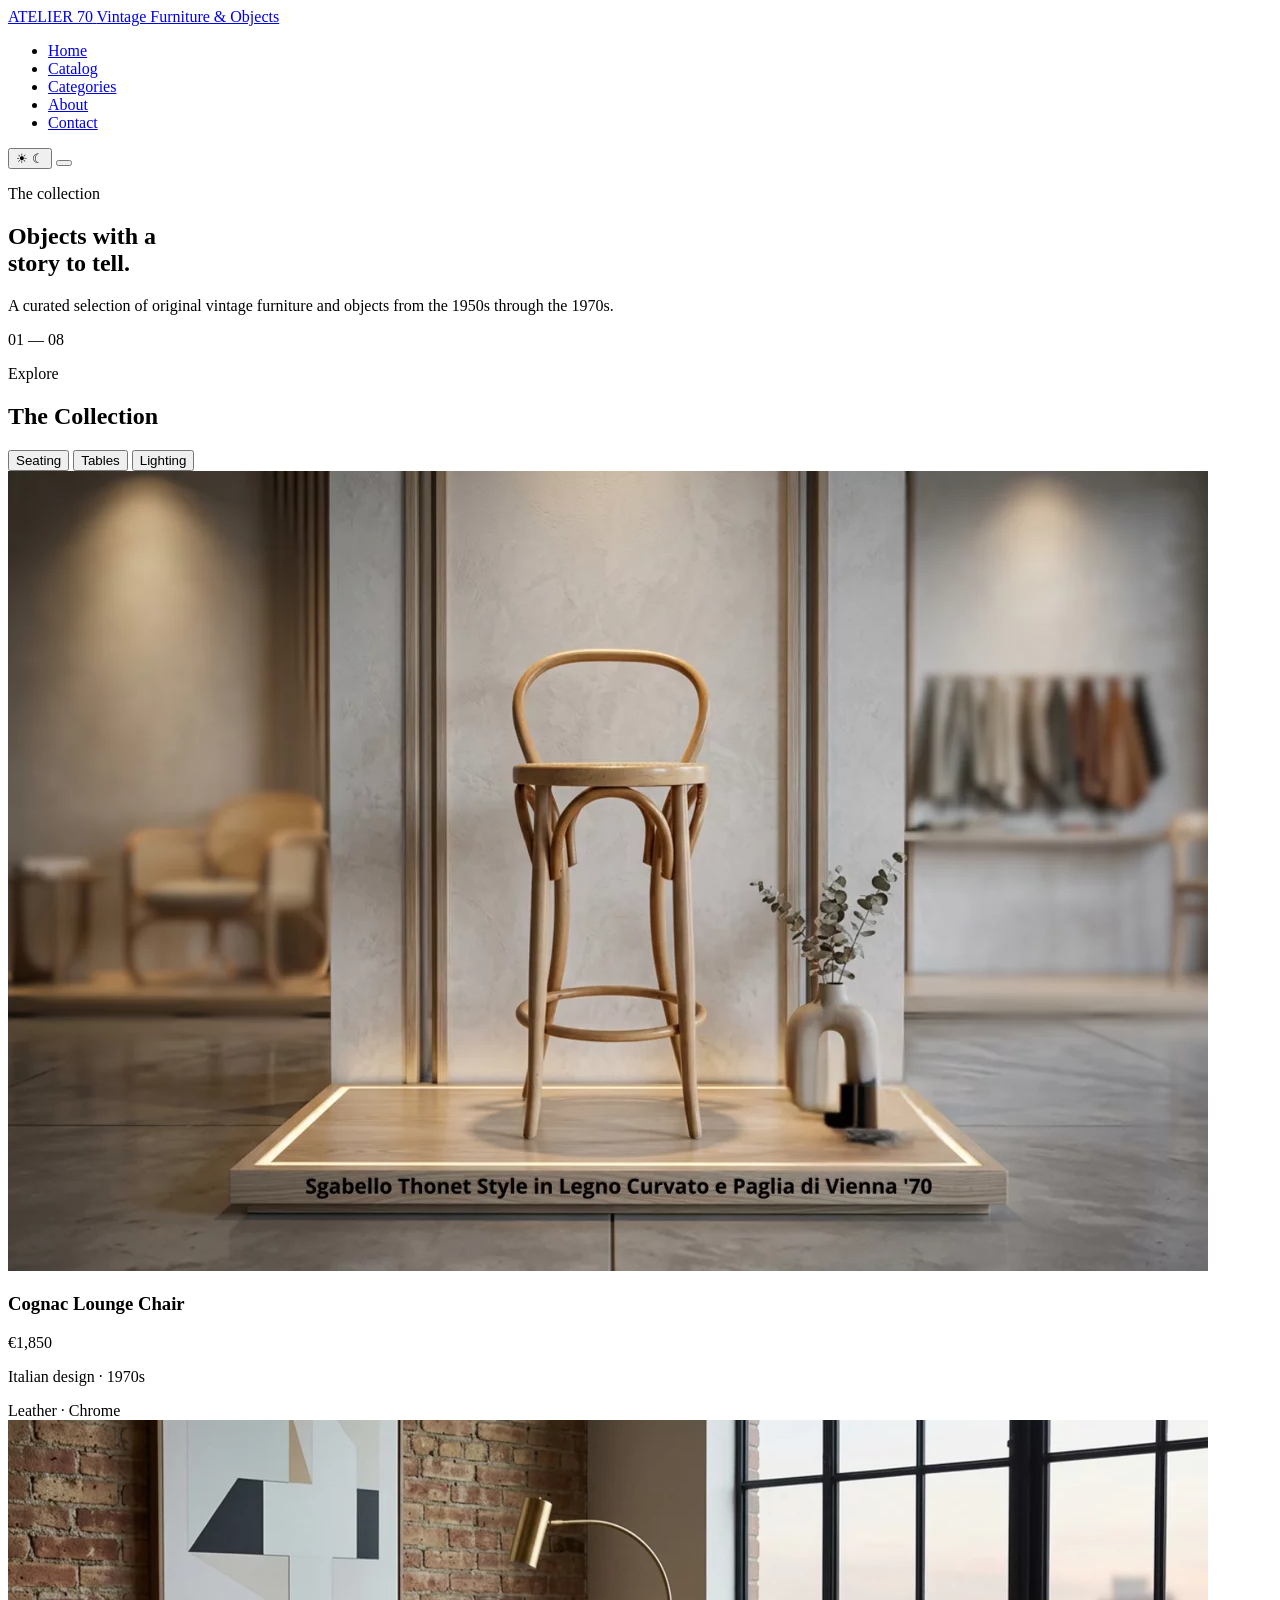
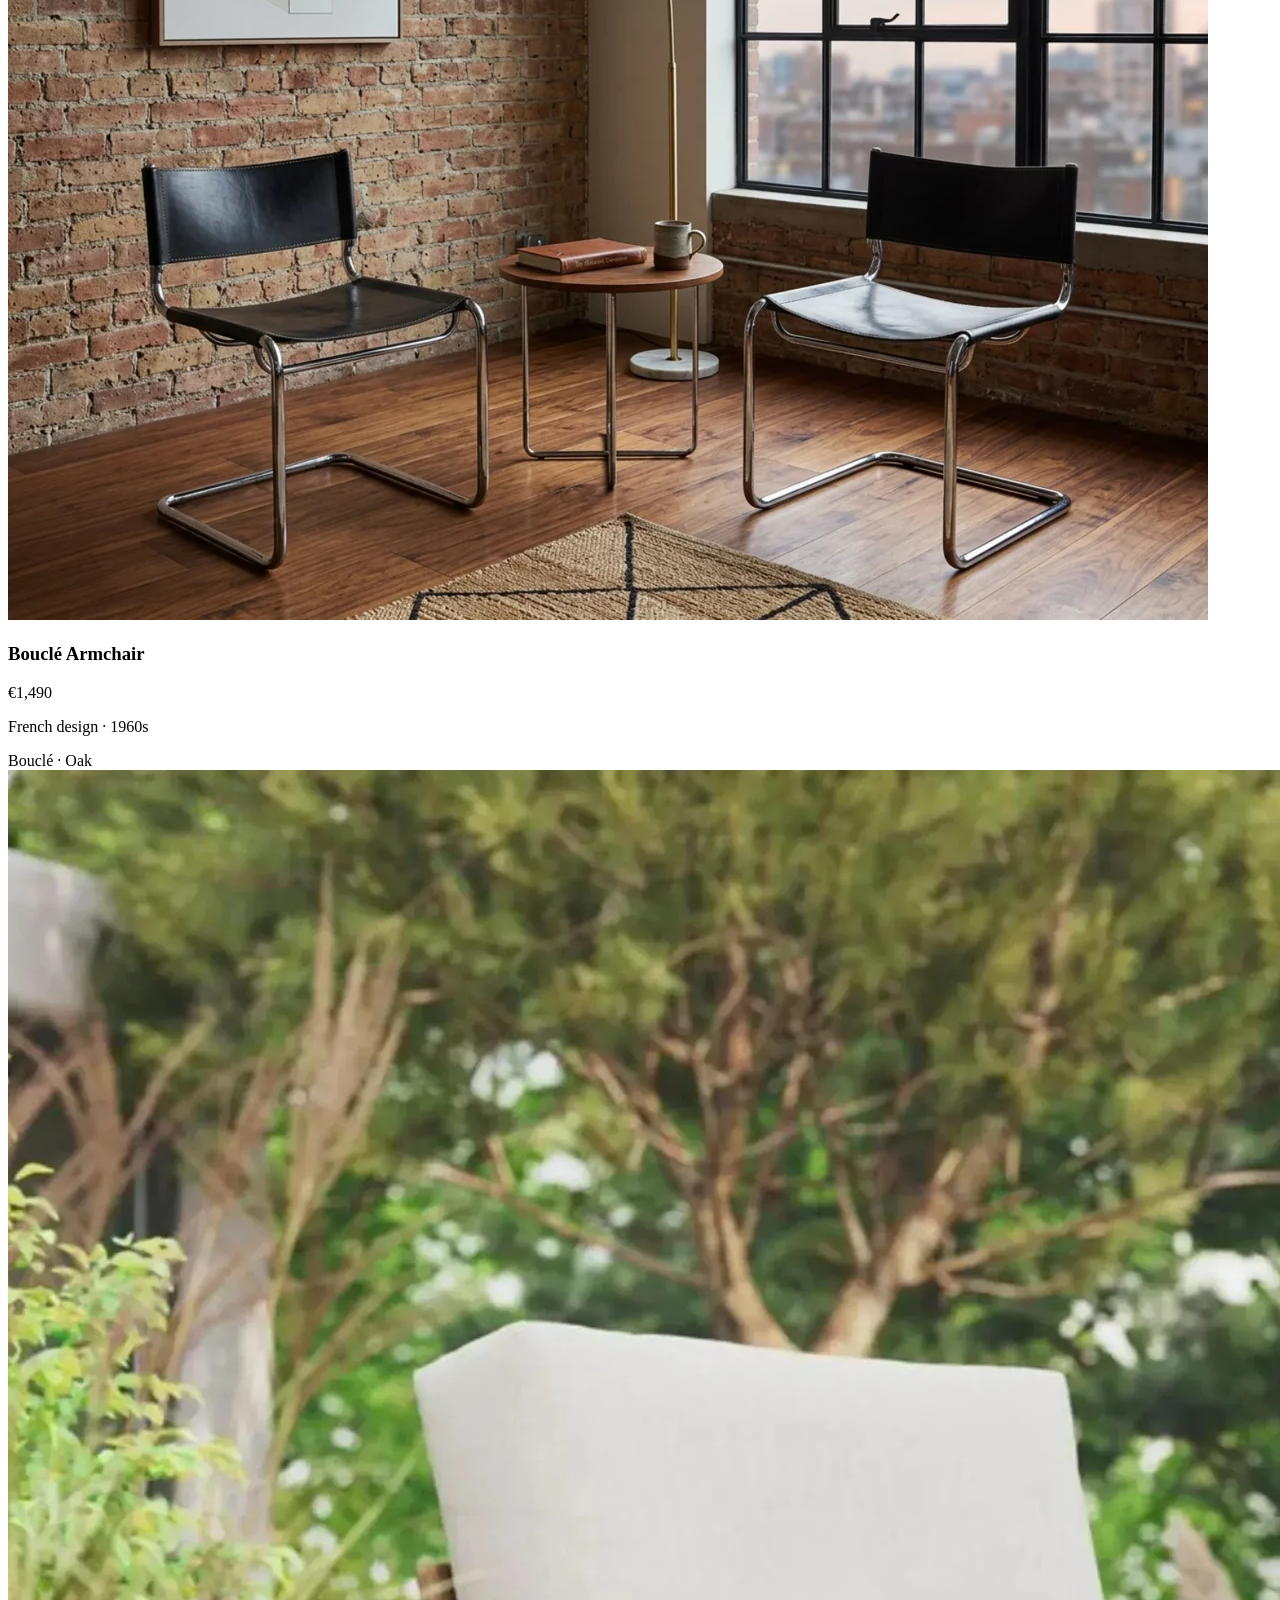
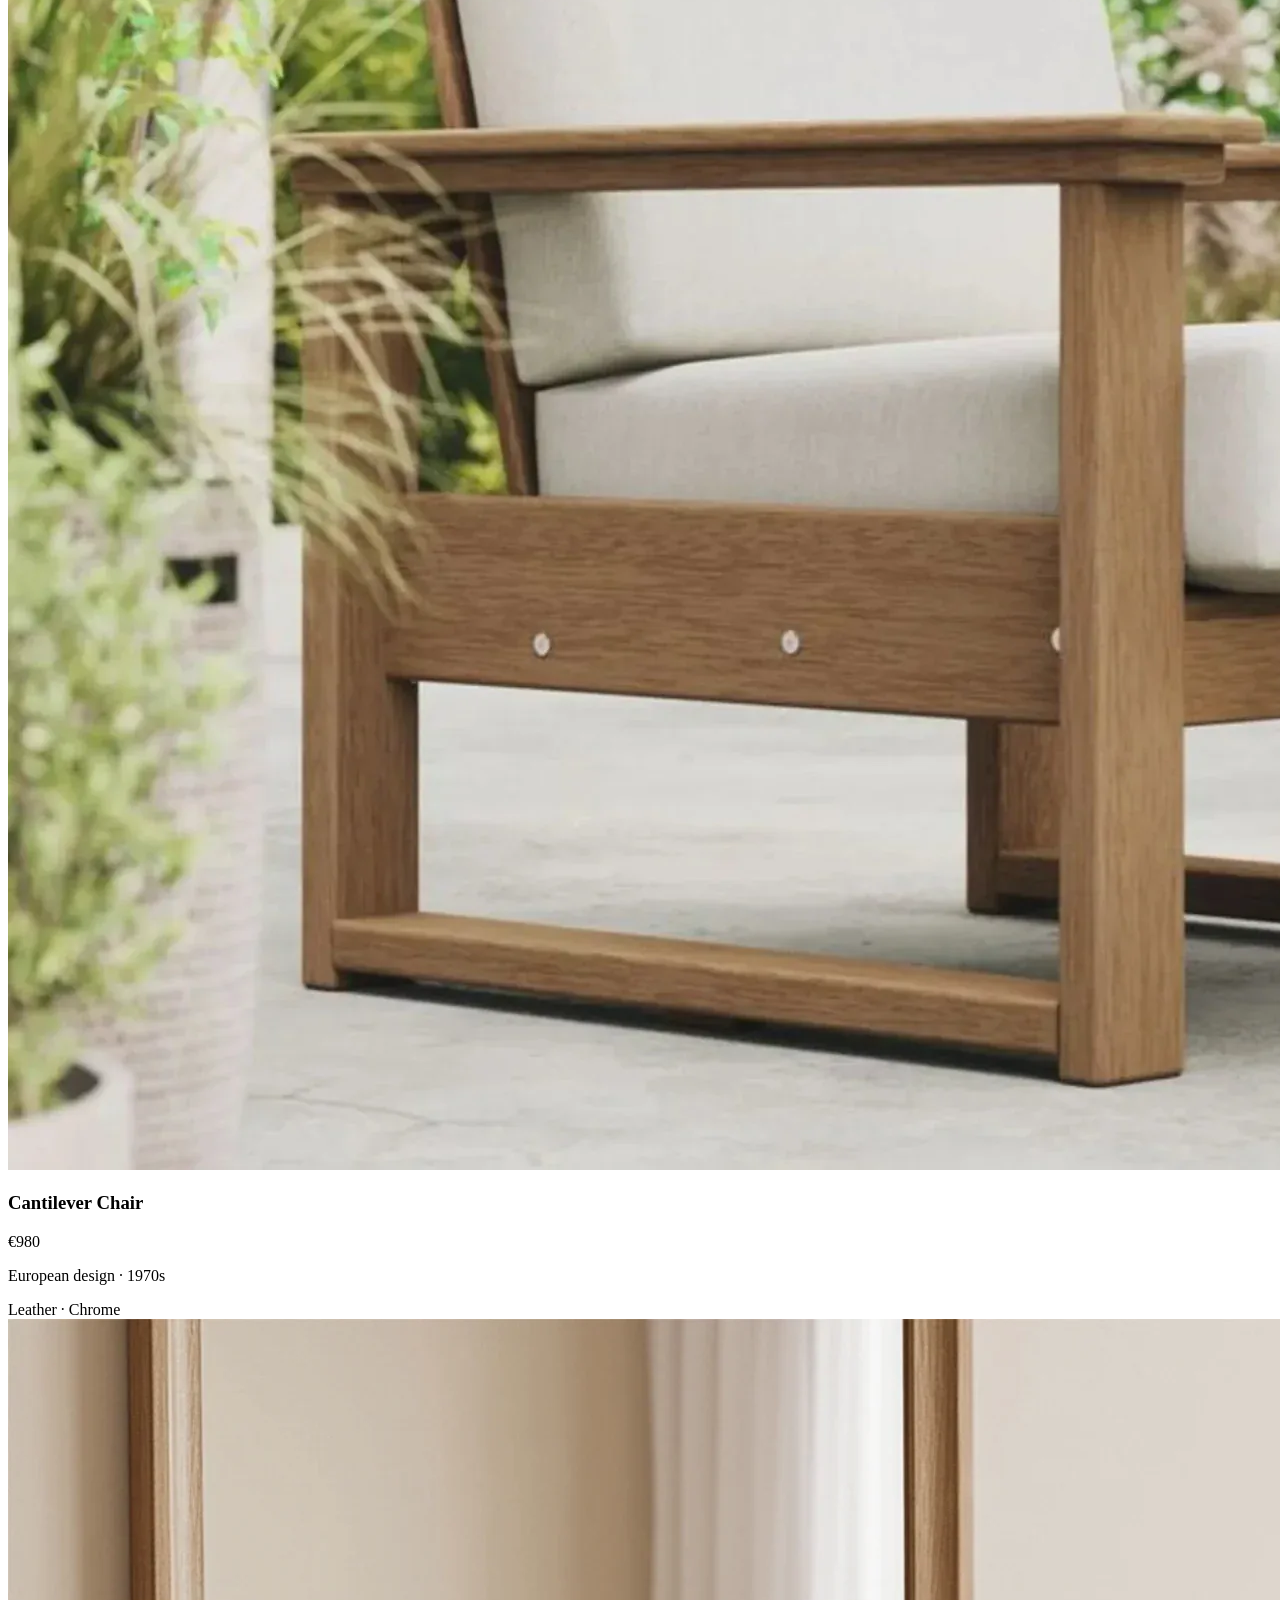
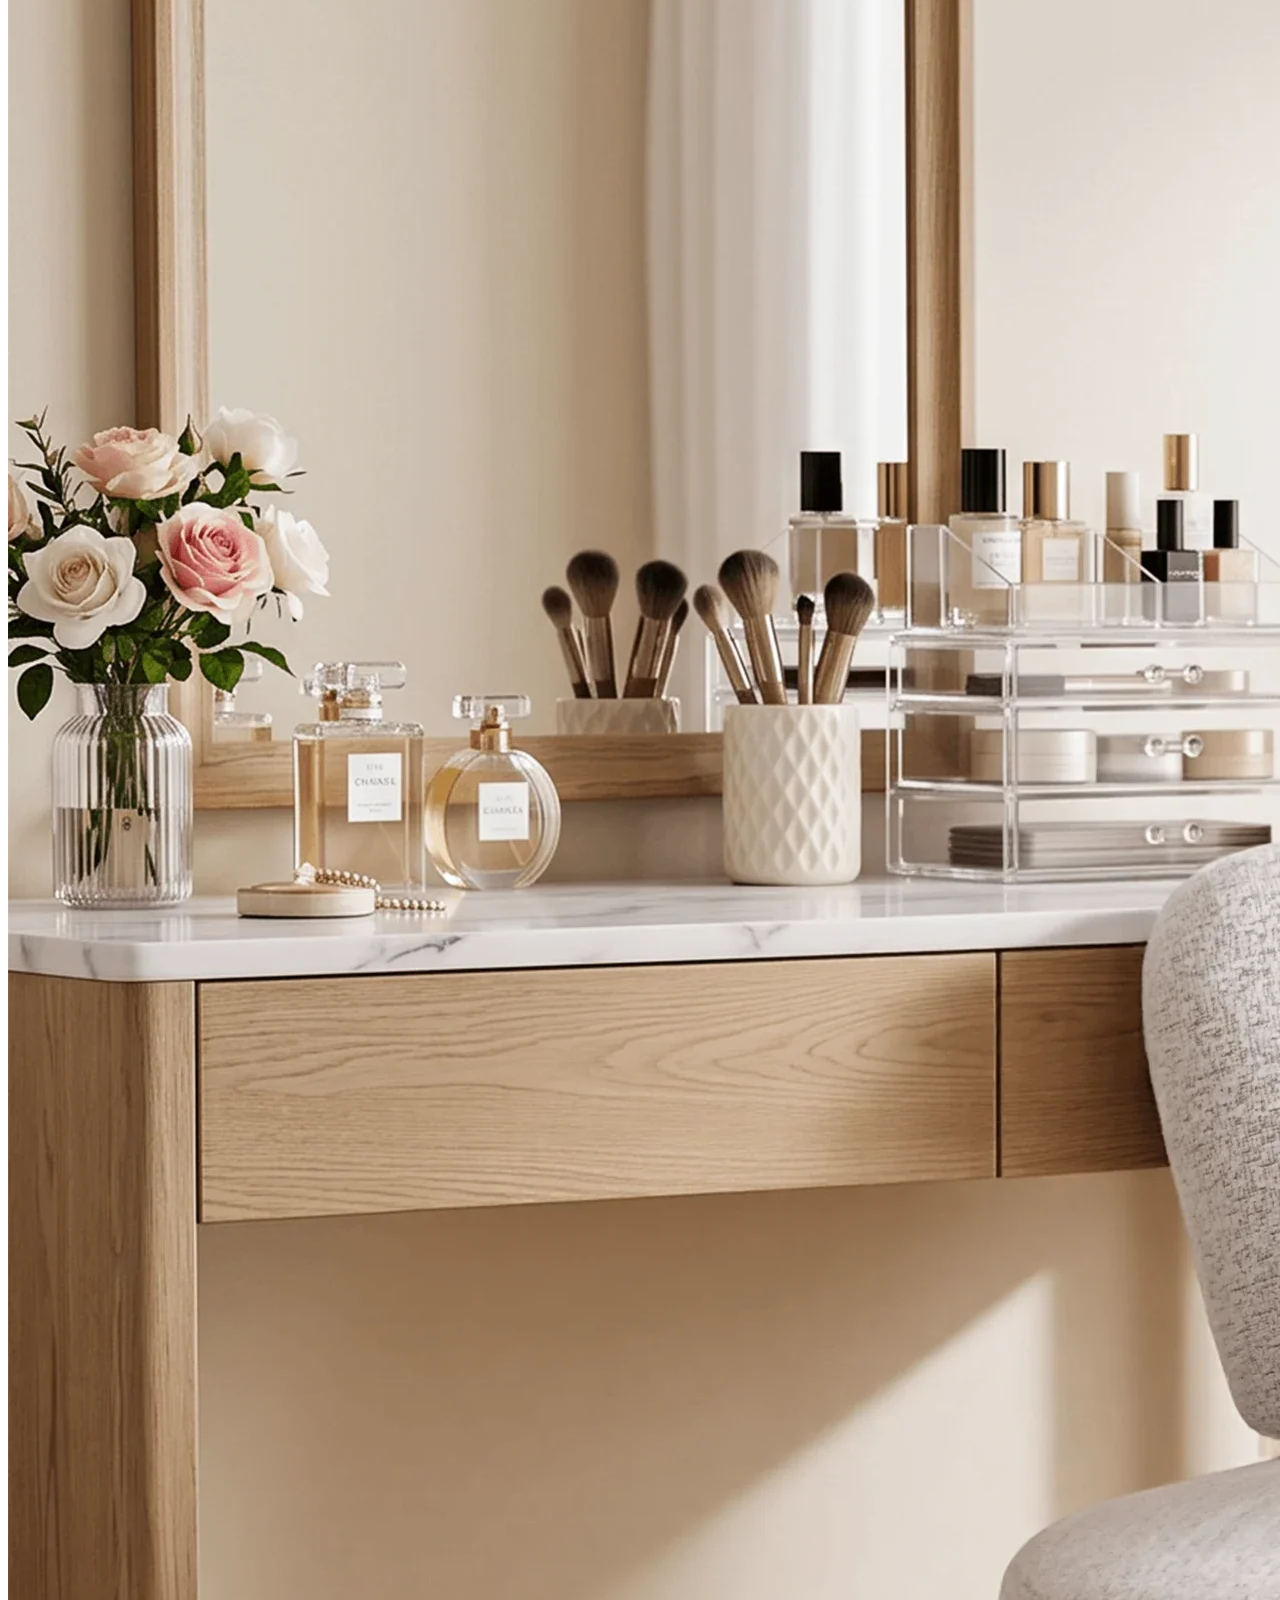
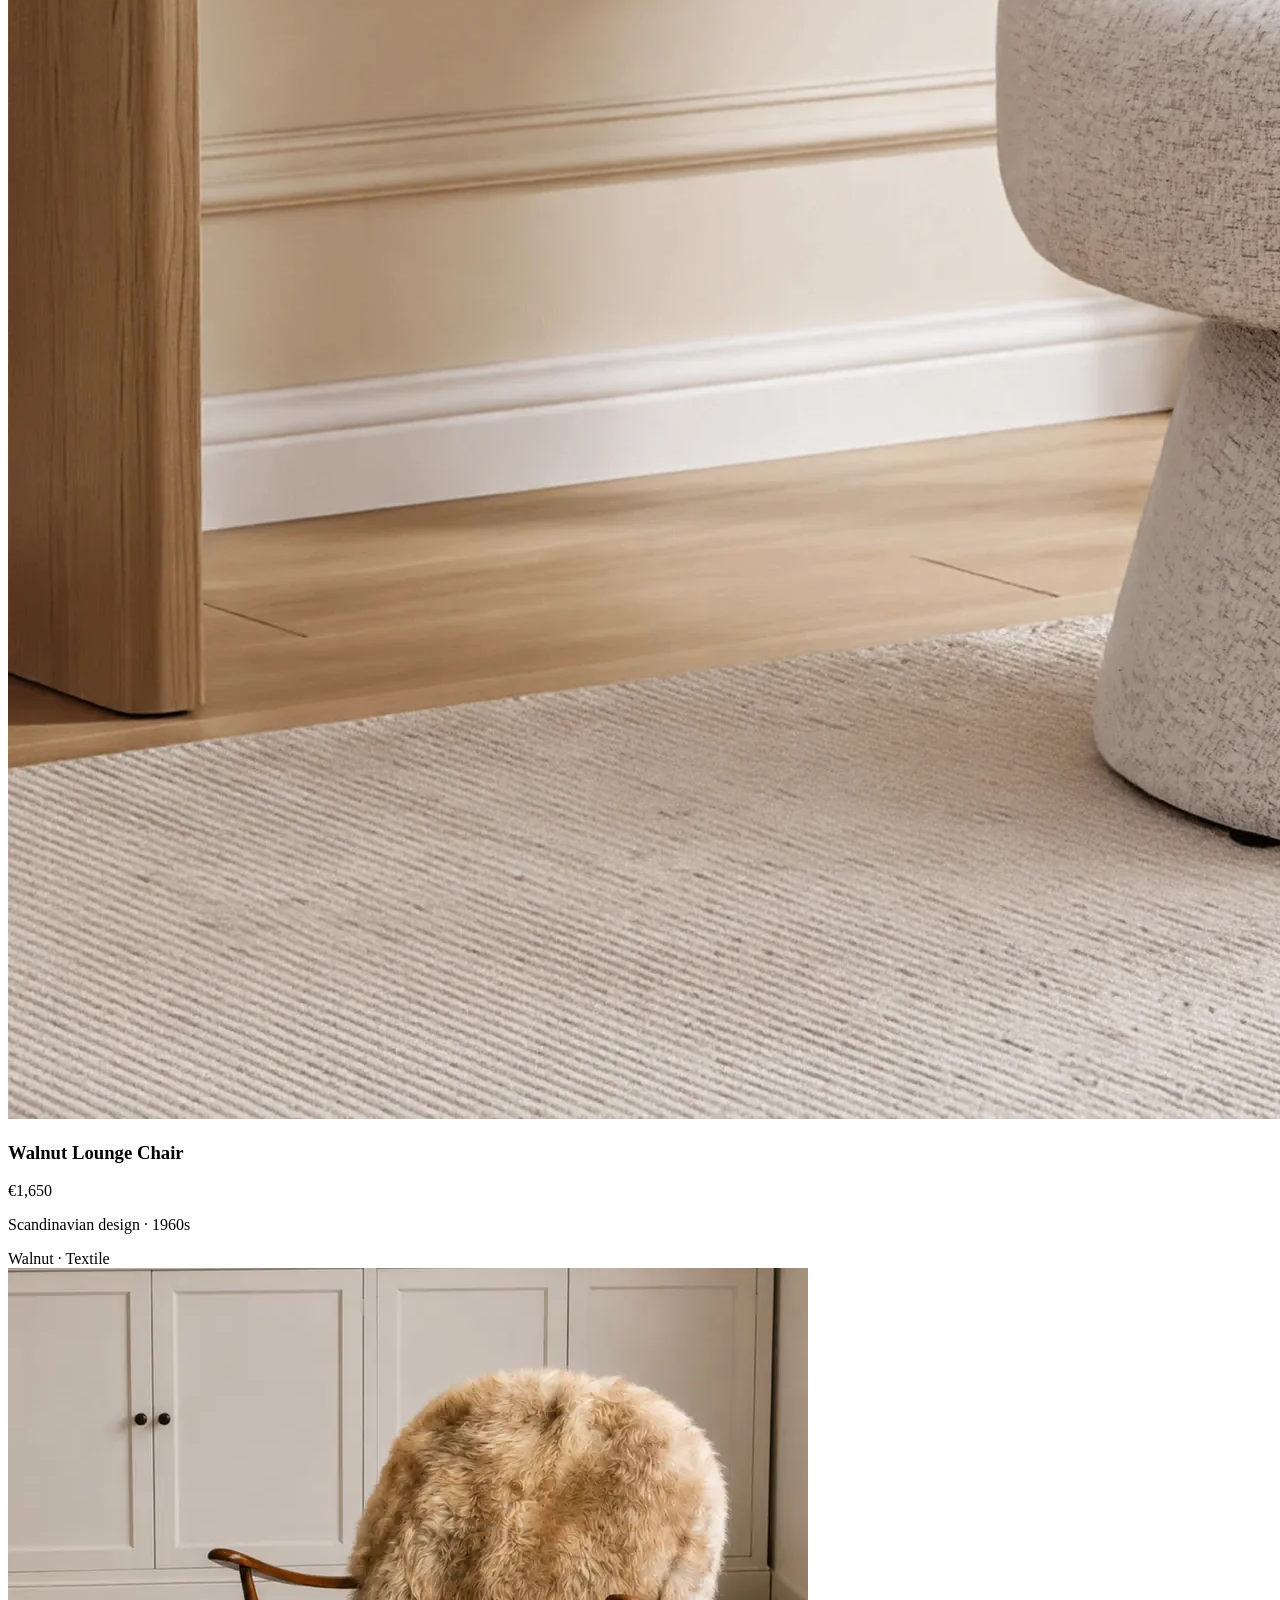
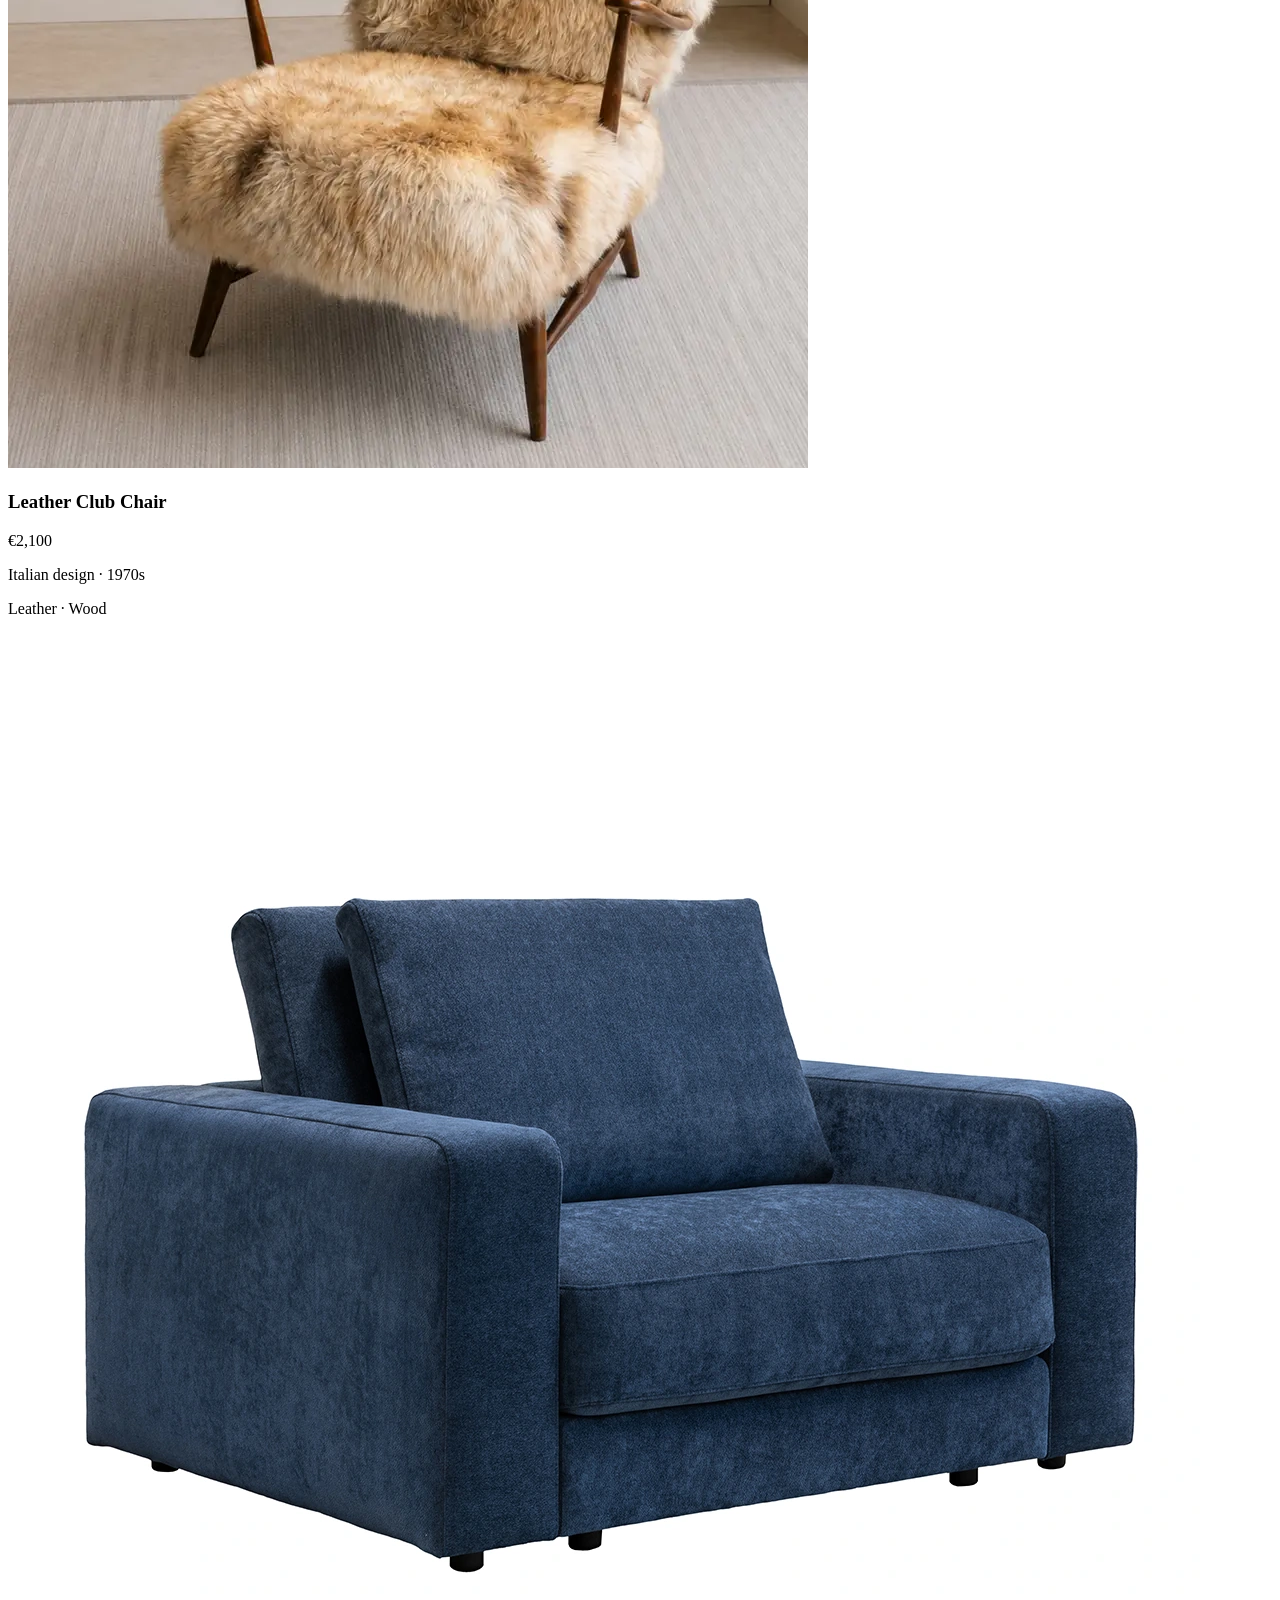
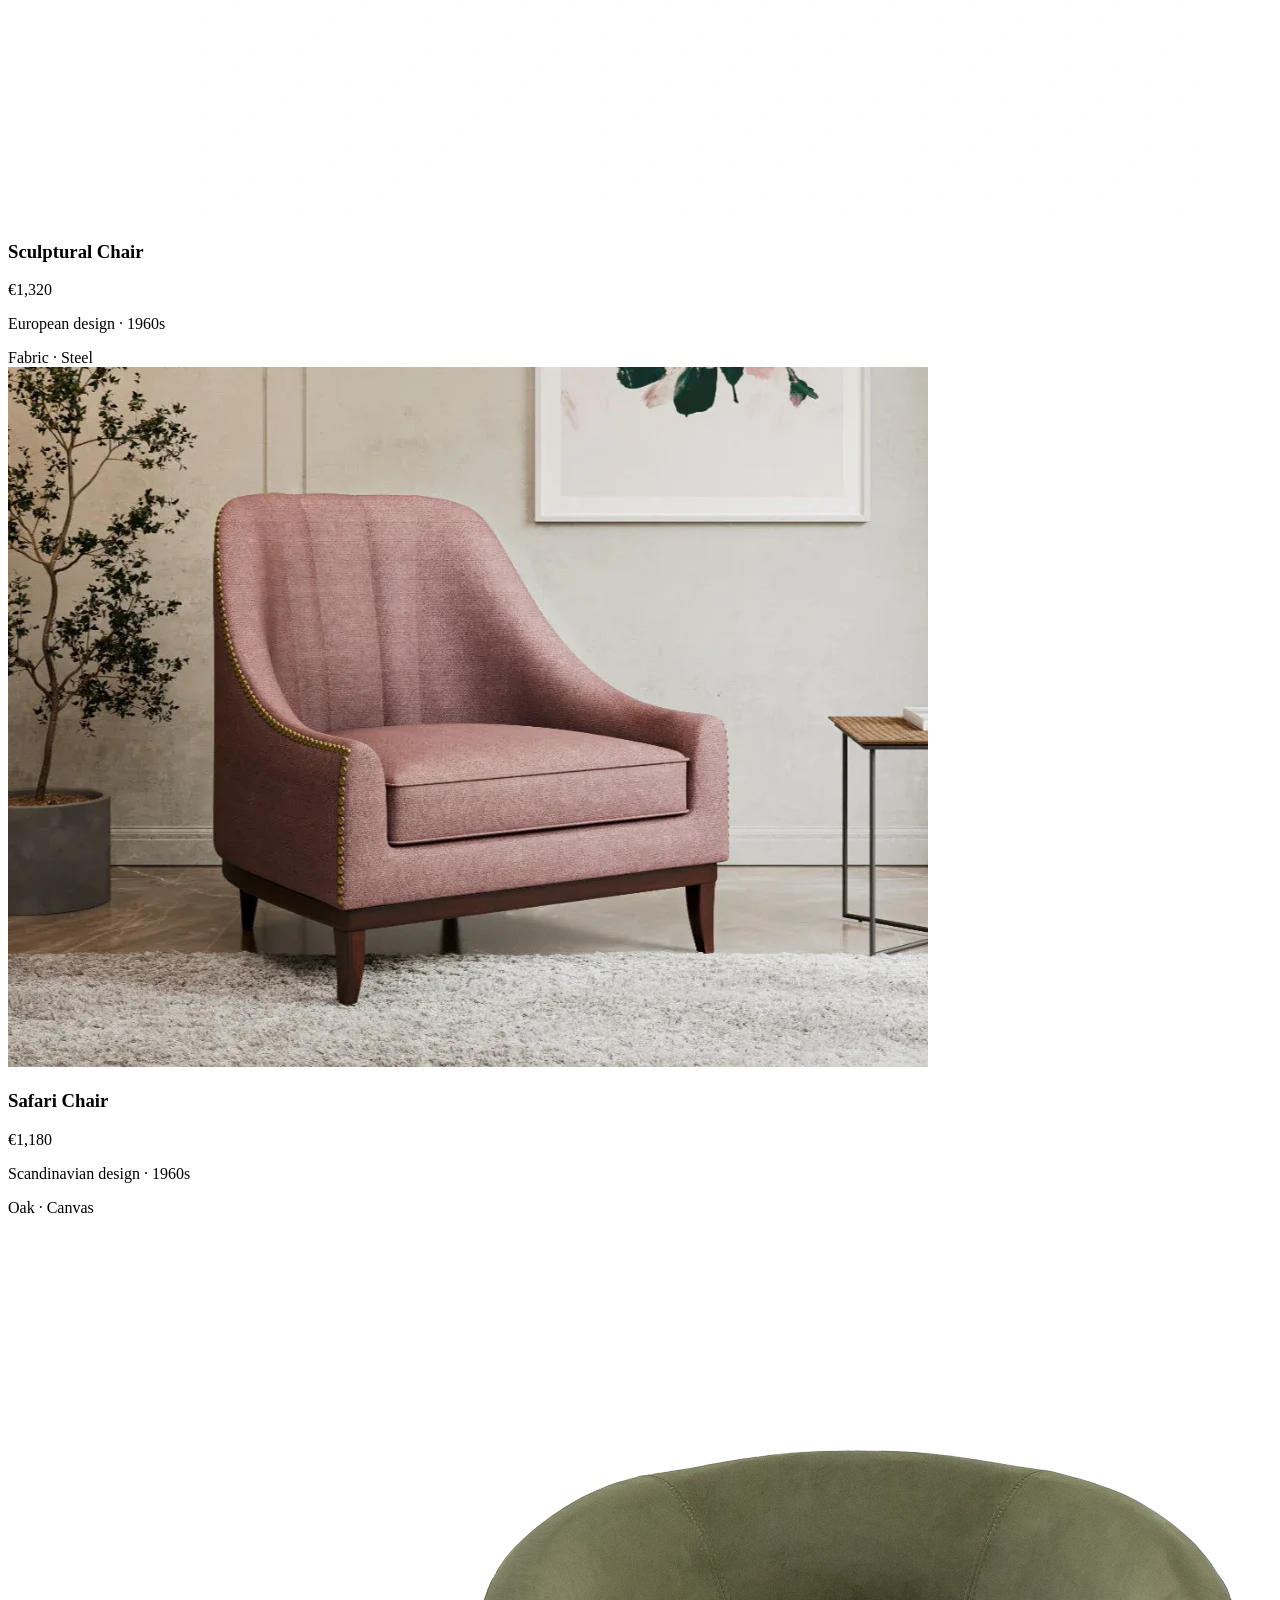
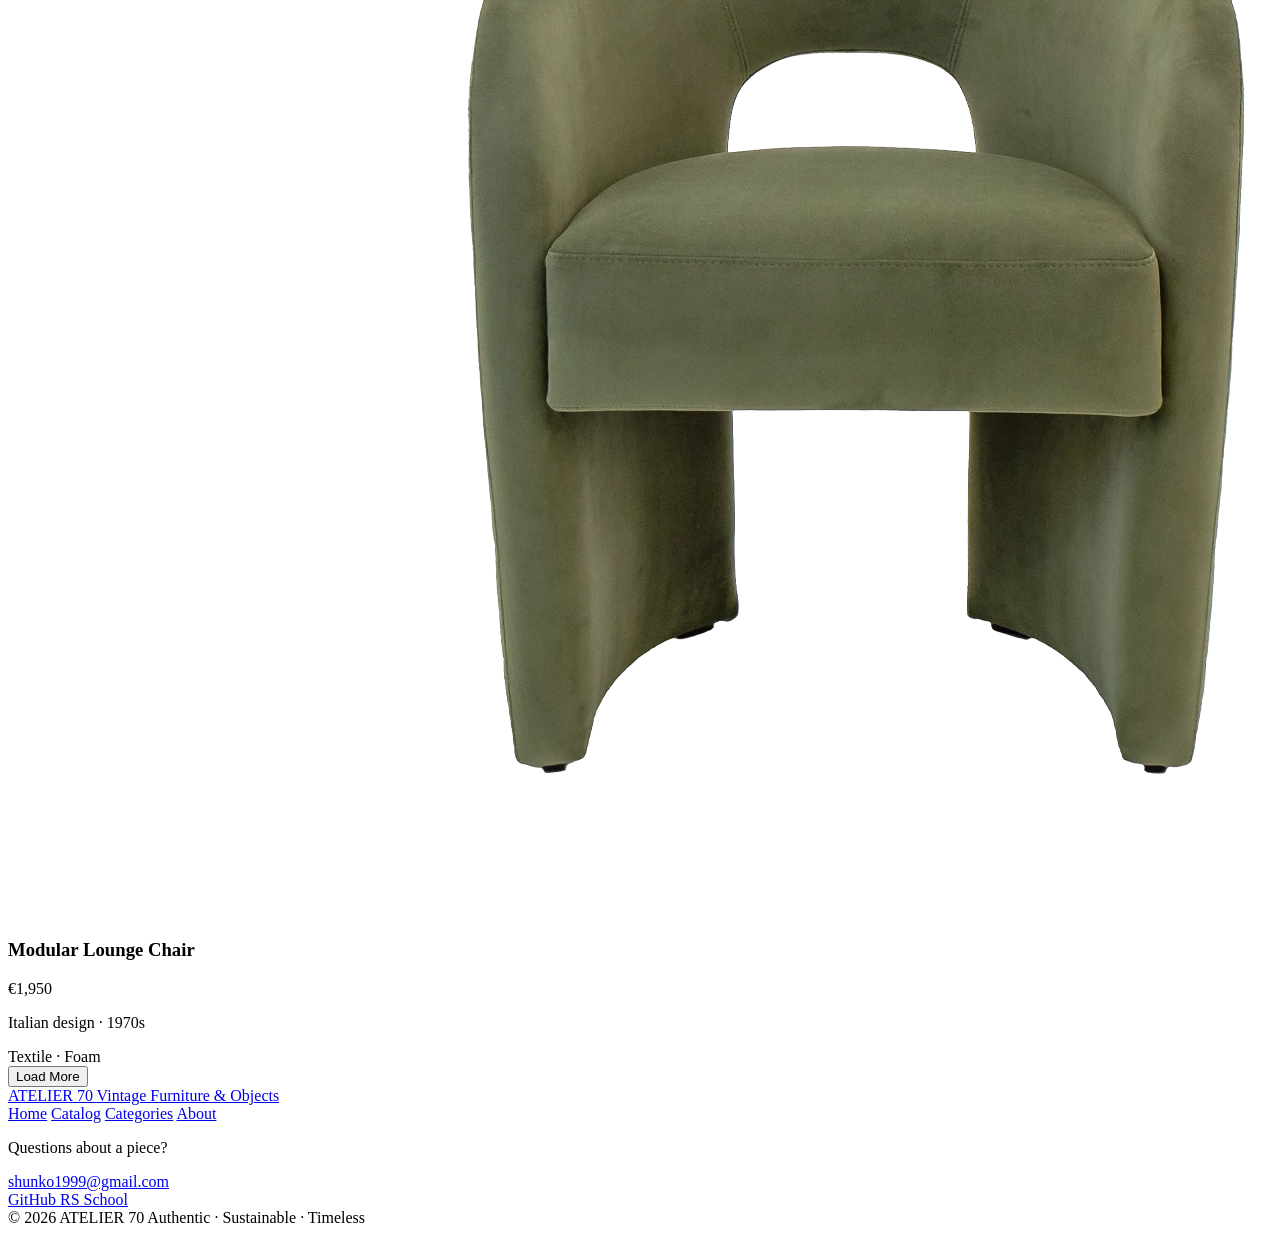
==== catalog.html @ eacf5649 "feat: add catalog page layout" ====
<!DOCTYPE html>
<html lang="en">
  <head>
    <meta charset="UTF-8">
    <meta name="viewport" content="width=device-width, initial-scale=1.0">
    <meta
      name="description"
      content="ATELIER 70 catalog — curated vintage furniture and collectible design."
    >
    <title>Catalog — ATELIER 70</title>

    <link rel="icon" href="assets/images/favicon.svg" type="image/svg+xml">
    <link rel="preconnect" href="https://fonts.googleapis.com">
    <link rel="preconnect" href="https://fonts.gstatic.com" crossorigin>
    <link
      href="https://fonts.googleapis.com/css2?family=Cormorant+Garamond:wght@500;600&family=Inter:wght@400;500;600&display=swap"
      rel="stylesheet"
    >

    <link rel="stylesheet" href="css/style.css">
  </head>

  <body>
    <header class="header">
      <div class="container header__inner">
        <a class="logo" href="index.html" aria-label="ATELIER 70 home">
          <span class="logo__name">ATELIER 70</span>
          <span class="logo__description">Vintage Furniture & Objects</span>
        </a>

        <nav class="navigation" aria-label="Main navigation">
          <ul class="navigation__list">
            <li><a href="index.html">Home</a></li>
            <li><a href="catalog.html">Catalog</a></li>
            <li><a href="index.html#categories">Categories</a></li>
            <li><a href="index.html#about">About</a></li>
            <li><a href="#contact">Contact</a></li>
          </ul>
        </nav>

        <div class="header__actions">
          <button
            class="theme-toggle"
            type="button"
            aria-label="Switch to dark theme"
            aria-pressed="false"
          >
            <span class="theme-toggle__sun" aria-hidden="true">☀</span>
            <span class="theme-toggle__moon" aria-hidden="true">☾</span>
          </button>

          <button
            class="burger"
            type="button"
            aria-label="Open navigation menu"
            aria-expanded="false"
          >
            <span></span>
            <span></span>
            <span></span>
          </button>
        </div>
      </div>
    </header>

    <main>
      <section class="catalog-hero">
        <div class="container">
          <p class="eyebrow">The collection</p>

          <h1>Objects with a<br>story to tell.</h1>

          <div class="catalog-hero__bottom">
            <p>
              A curated selection of original vintage furniture and objects
              from the 1950s through the 1970s.
            </p>

            <span>01 — 08</span>
          </div>
        </div>
      </section>

      <section class="catalog" aria-labelledby="catalog-title">
        <div class="container">
          <div class="catalog__header">
            <div>
              <p class="eyebrow">Explore</p>
              <h2 id="catalog-title">The Collection</h2>
            </div>

            <div class="catalog-tabs" aria-label="Product categories">
              <button
                class="catalog-tab catalog-tab--active"
                id="seating"
                type="button"
              >
                Seating
              </button>

              <button
                class="catalog-tab"
                id="tables"
                type="button"
              >
                Tables
              </button>

              <button
                class="catalog-tab"
                id="lighting"
                type="button"
              >
                Lighting
              </button>
            </div>
          </div>

          <div class="catalog-grid">
            <article class="catalog-card">
              <div class="catalog-card__image">
                <img
                  src="assets/images/seating-01.webp"
                  alt="Cognac leather vintage lounge chair"
                >
              </div>

              <div class="catalog-card__top">
                <h3>Cognac Lounge Chair</h3>
                <span>€1,850</span>
              </div>

              <p>Italian design · 1970s</p>
              <span class="catalog-card__meta">Leather · Chrome</span>
            </article>

            <article class="catalog-card">
              <div class="catalog-card__image">
                <img
                  src="assets/images/seating-02.webp"
                  alt="Vintage bouclé armchair"
                >
              </div>

              <div class="catalog-card__top">
                <h3>Bouclé Armchair</h3>
                <span>€1,490</span>
              </div>

              <p>French design · 1960s</p>
              <span class="catalog-card__meta">Bouclé · Oak</span>
            </article>

            <article class="catalog-card">
              <div class="catalog-card__image">
                <img
                  src="assets/images/seating-03.webp"
                  alt="Vintage chrome cantilever chair"
                >
              </div>

              <div class="catalog-card__top">
                <h3>Cantilever Chair</h3>
                <span>€980</span>
              </div>

              <p>European design · 1970s</p>
              <span class="catalog-card__meta">Leather · Chrome</span>
            </article>

            <article class="catalog-card">
              <div class="catalog-card__image">
                <img
                  src="assets/images/seating-04.webp"
                  alt="Vintage walnut lounge chair"
                >
              </div>

              <div class="catalog-card__top">
                <h3>Walnut Lounge Chair</h3>
                <span>€1,650</span>
              </div>

              <p>Scandinavian design · 1960s</p>
              <span class="catalog-card__meta">Walnut · Textile</span>
            </article>

            <article class="catalog-card">
              <div class="catalog-card__image">
                <img
                  src="assets/images/seating-05.webp"
                  alt="Italian vintage leather club chair"
                >
              </div>

              <div class="catalog-card__top">
                <h3>Leather Club Chair</h3>
                <span>€2,100</span>
              </div>

              <p>Italian design · 1970s</p>
              <span class="catalog-card__meta">Leather · Wood</span>
            </article>

            <article class="catalog-card">
              <div class="catalog-card__image">
                <img
                  src="assets/images/seating-06.webp"
                  alt="Sculptural vintage accent chair"
                >
              </div>

              <div class="catalog-card__top">
                <h3>Sculptural Chair</h3>
                <span>€1,320</span>
              </div>

              <p>European design · 1960s</p>
              <span class="catalog-card__meta">Fabric · Steel</span>
            </article>

            <article class="catalog-card">
              <div class="catalog-card__image">
                <img
                  src="assets/images/seating-07.webp"
                  alt="Vintage oak and canvas safari chair"
                >
              </div>

              <div class="catalog-card__top">
                <h3>Safari Chair</h3>
                <span>€1,180</span>
              </div>

              <p>Scandinavian design · 1960s</p>
              <span class="catalog-card__meta">Oak · Canvas</span>
            </article>

            <article class="catalog-card">
              <div class="catalog-card__image">
                <img
                  src="assets/images/seating-08.webp"
                  alt="Vintage modular lounge chair"
                >
              </div>

              <div class="catalog-card__top">
                <h3>Modular Lounge Chair</h3>
                <span>€1,950</span>
              </div>

              <p>Italian design · 1970s</p>
              <span class="catalog-card__meta">Textile · Foam</span>
            </article>
          </div>

          <div class="catalog__more">
            <button class="button button--outline" type="button">
              Load More
            </button>
          </div>
        </div>
      </section>
    </main>

    <footer class="footer" id="contact">
      <div class="container">
        <div class="footer__top">
          <a
            class="logo logo--footer"
            href="index.html"
            aria-label="ATELIER 70 home"
          >
            <span class="logo__name">ATELIER 70</span>
            <span class="logo__description">Vintage Furniture & Objects</span>
          </a>

          <nav class="footer__navigation" aria-label="Footer navigation">
            <a href="index.html">Home</a>
            <a href="catalog.html">Catalog</a>
            <a href="index.html#categories">Categories</a>
            <a href="index.html#about">About</a>
          </nav>

          <div class="footer__contact">
            <p>Questions about a piece?</p>

            <a href="mailto:shunko1999@gmail.com">
              shunko1999@gmail.com
            </a>

            <div class="footer__external">
              <a
                href="https://github.com/sailoksis"
                target="_blank"
                rel="noopener noreferrer"
              >
                GitHub
              </a>

              <a
                href="https://rs.school/"
                target="_blank"
                rel="noopener noreferrer"
              >
                RS School
              </a>
            </div>
          </div>
        </div>

        <div class="footer__bottom">
          <span>© 2026 ATELIER 70</span>
          <span>Authentic · Sustainable · Timeless</span>
        </div>
      </div>
    </footer>

    <script src="js/main.js"></script>
  </body>
</html>
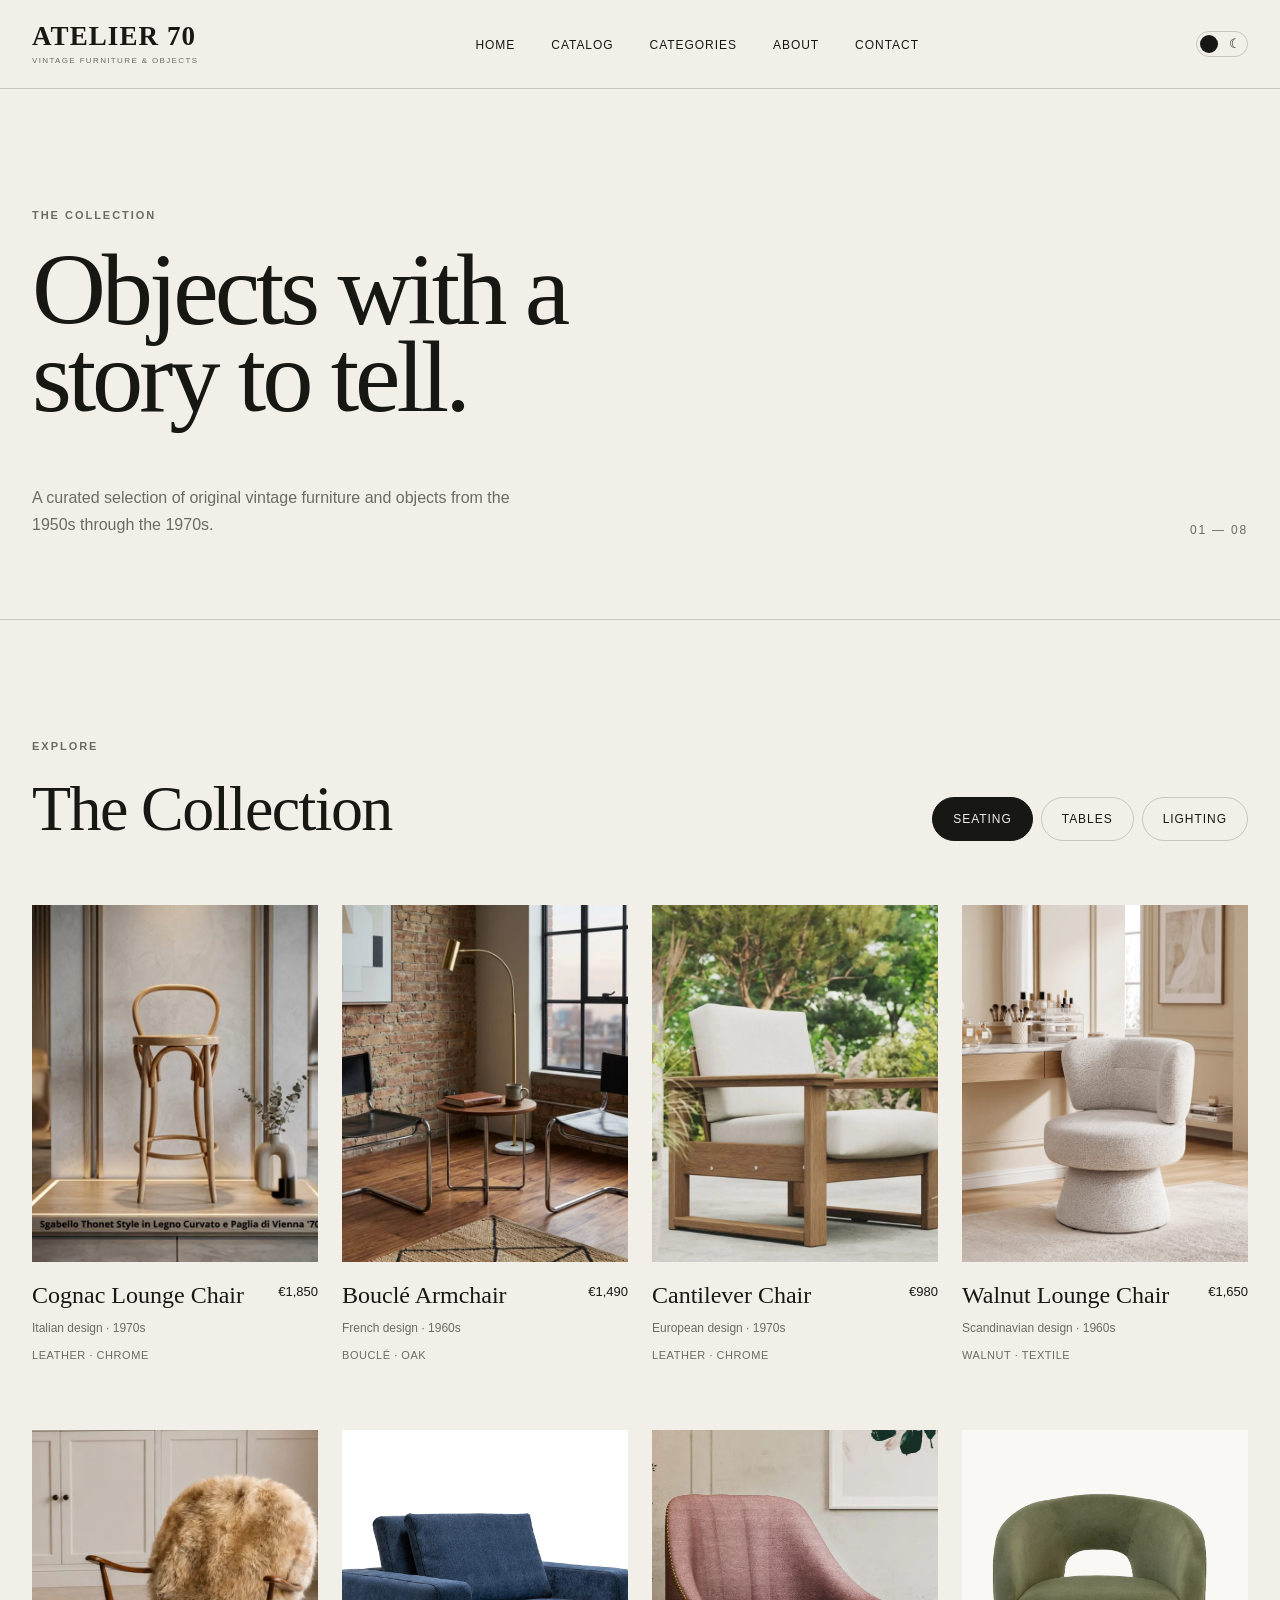
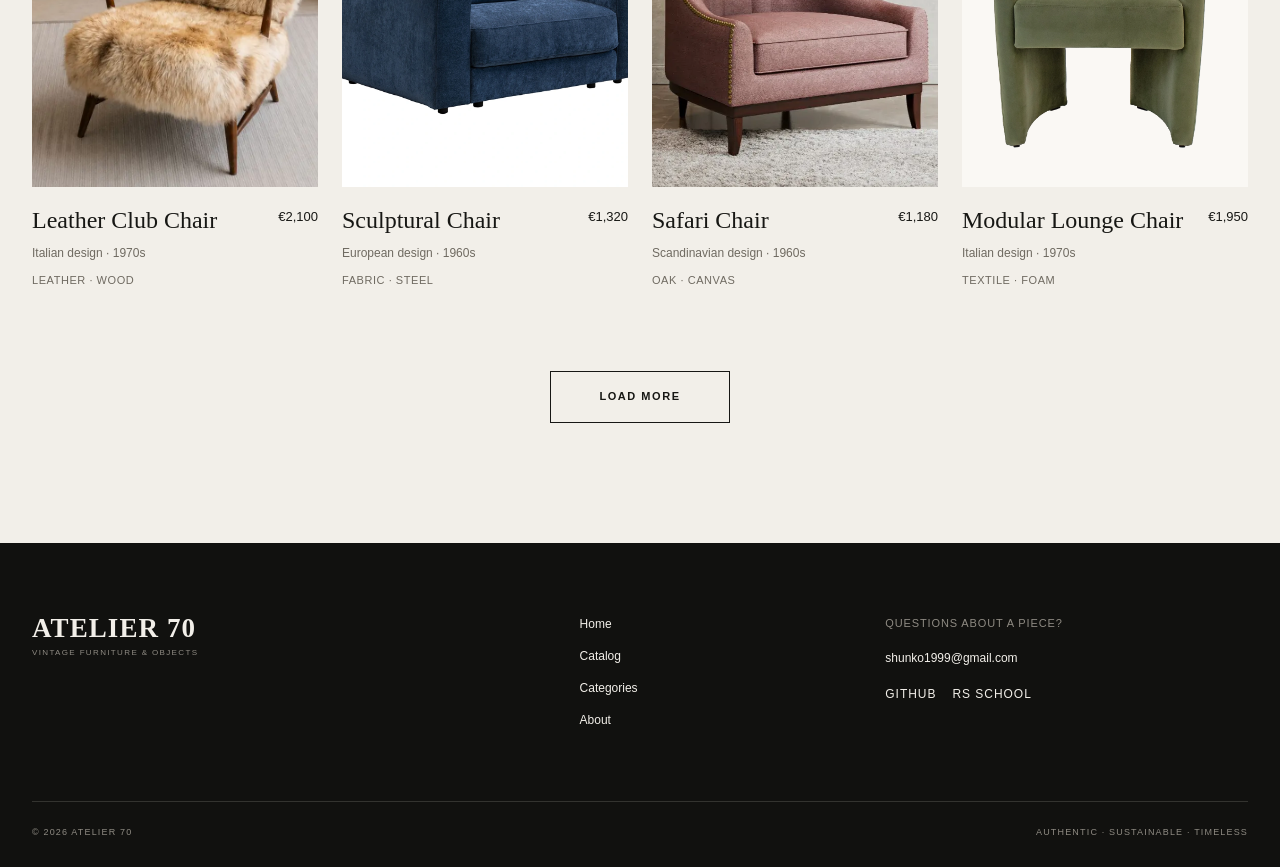
==== commit d4631254: "fix: improve markup validation and catalog styles" ====
--- a/catalog.html
+++ b/catalog.html
@@ -89,7 +89,11 @@
               <h2 id="catalog-title">The Collection</h2>
             </div>
 
-            <div class="catalog-tabs" aria-label="Product categories">
+            <div
+  class="catalog-tabs"
+  role="group"
+  aria-label="Product categories"
+>
               <button
                 class="catalog-tab catalog-tab--active"
                 id="seating"
--- a/css/style.css
+++ b/css/style.css
@@ -0,0 +1,1245 @@
+/* ========================================
+   ATELIER 70
+   Landing Page — Part 1
+   ======================================== */
+
+   :root {
+    --color-bg: #f2efe9;
+    --color-surface: #faf8f4;
+    --color-text: #171714;
+    --color-muted: #6f6a61;
+    --color-line: #cbc5bb;
+    --color-button-text: #f2efe9;
+  
+    --font-display: "Cormorant Garamond", Georgia, serif;
+    --font-body: "Inter", Arial, sans-serif;
+  
+    --container-width: 1280px;
+    --page-padding: 32px;
+  
+    --transition: 0.3s ease;
+  }
+  
+  * {
+    box-sizing: border-box;
+  }
+  
+  html {
+    scroll-behavior: smooth;
+  }
+  
+  body {
+    margin: 0;
+    min-width: 320px;
+    background-color: var(--color-bg);
+    color: var(--color-text);
+    font-family: var(--font-body);
+    font-size: 16px;
+    line-height: 1.5;
+    transition:
+      background-color var(--transition),
+      color var(--transition);
+  }
+  
+  body.dark-theme {
+    --color-bg: #171714;
+    --color-surface: #211f1b;
+    --color-text: #f2efe9;
+    --color-muted: #aaa49a;
+    --color-line: #45413b;
+    --color-button-text: #171714;
+  }
+  
+  img {
+    display: block;
+    width: 100%;
+    height: 100%;
+    object-fit: cover;
+  }
+  
+  a {
+    color: inherit;
+    text-decoration: none;
+  }
+  
+  button {
+    padding: 0;
+    border: 0;
+    color: inherit;
+    font: inherit;
+    background: none;
+    cursor: pointer;
+  }
+  
+  h1,
+  h2,
+  h3,
+  p,
+  blockquote {
+    margin-top: 0;
+  }
+  
+  .container {
+    width: min(
+      calc(100% - (var(--page-padding) * 2)),
+      var(--container-width)
+    );
+    margin-inline: auto;
+  }
+  
+  /* ========================================
+     Typography
+     ======================================== */
+  
+  h1,
+  h2,
+  h3 {
+    font-family: var(--font-display);
+    font-weight: 500;
+  }
+  
+  h1 {
+    margin-bottom: 32px;
+    font-size: clamp(64px, 6.1vw, 88px);
+    line-height: 0.92;
+    letter-spacing: -0.04em;
+  }
+  
+  h2 {
+    margin-bottom: 0;
+    font-size: clamp(42px, 4vw, 56px);
+    line-height: 1;
+    letter-spacing: -0.025em;
+  }
+  
+  .eyebrow {
+    margin-bottom: 24px;
+    color: var(--color-muted);
+    font-size: 11px;
+    font-weight: 600;
+    line-height: 1.2;
+    letter-spacing: 0.18em;
+    text-transform: uppercase;
+  }
+  
+  .text-link {
+    display: inline-flex;
+    gap: 12px;
+    align-items: center;
+    padding-bottom: 5px;
+    border-bottom: 1px solid var(--color-text);
+    font-size: 12px;
+    font-weight: 600;
+    letter-spacing: 0.12em;
+    text-transform: uppercase;
+    transition: opacity var(--transition);
+  }
+  
+  .text-link:hover {
+    opacity: 0.55;
+  }
+  
+  /* ========================================
+     Header
+     ======================================== */
+  
+  .header {
+    position: relative;
+    z-index: 20;
+    border-bottom: 1px solid var(--color-line);
+    background-color: var(--color-bg);
+  }
+  
+  .header__inner {
+    display: flex;
+    min-height: 88px;
+    align-items: center;
+    justify-content: space-between;
+  }
+  
+  .logo {
+    display: inline-flex;
+    flex-direction: column;
+    flex-shrink: 0;
+  }
+  
+  .logo__name {
+    font-family: var(--font-display);
+    font-size: 27px;
+    font-weight: 600;
+    line-height: 1;
+    letter-spacing: 0.04em;
+  }
+  
+  .logo__description {
+    margin-top: 7px;
+    color: var(--color-muted);
+    font-size: 8px;
+    font-weight: 500;
+    line-height: 1;
+    letter-spacing: 0.17em;
+    text-transform: uppercase;
+  }
+  
+  .navigation__list {
+    display: flex;
+    gap: 36px;
+    align-items: center;
+    margin: 0;
+    padding: 0;
+    list-style: none;
+  }
+  
+  .navigation a {
+    position: relative;
+    font-size: 12px;
+    font-weight: 500;
+    letter-spacing: 0.08em;
+    text-transform: uppercase;
+  }
+  
+  .navigation a::after {
+    position: absolute;
+    right: 0;
+    bottom: -8px;
+    left: 0;
+    height: 1px;
+    background-color: var(--color-text);
+    content: "";
+    transform: scaleX(0);
+    transform-origin: right;
+    transition: transform var(--transition);
+  }
+  
+  .navigation a:hover::after {
+    transform: scaleX(1);
+    transform-origin: left;
+  }
+  
+  .header__actions {
+    display: flex;
+    gap: 24px;
+    align-items: center;
+  }
+  
+  .theme-toggle {
+    position: relative;
+    display: flex;
+    width: 52px;
+    height: 26px;
+    align-items: center;
+    justify-content: space-around;
+    border: 1px solid var(--color-line);
+    border-radius: 20px;
+    font-size: 13px;
+  }
+  
+  .theme-toggle::after {
+    position: absolute;
+    top: 3px;
+    left: 3px;
+    width: 18px;
+    height: 18px;
+    border-radius: 50%;
+    background-color: var(--color-text);
+    content: "";
+    transition: transform var(--transition);
+  }
+  
+  body.dark-theme .theme-toggle::after {
+    transform: translateX(26px);
+  }
+  
+  .burger {
+    display: none;
+    width: 28px;
+    height: 20px;
+    flex-direction: column;
+    justify-content: space-between;
+  }
+  
+  .burger span {
+    display: block;
+    width: 100%;
+    height: 1px;
+    background-color: var(--color-text);
+  }
+  
+  /* ========================================
+     Hero
+     ======================================== */
+  
+  .hero {
+    border-bottom: 1px solid var(--color-line);
+  }
+  
+  .hero__inner {
+    display: grid;
+    min-height: 650px;
+    grid-template-columns: 5fr 7fr;
+  }
+  
+  .hero__content {
+    display: flex;
+    padding: 92px 64px 56px 0;
+    flex-direction: column;
+    justify-content: center;
+  }
+  
+  .hero__description {
+    max-width: 430px;
+    margin-bottom: 40px;
+    color: var(--color-muted);
+    font-size: 16px;
+    line-height: 1.7;
+  }
+  
+  .button {
+    display: inline-flex;
+    width: fit-content;
+    gap: 32px;
+    align-items: center;
+    justify-content: center;
+    min-height: 52px;
+    padding: 0 26px;
+    font-size: 11px;
+    font-weight: 600;
+    letter-spacing: 0.14em;
+    text-transform: uppercase;
+    transition:
+      opacity var(--transition),
+      transform var(--transition);
+  }
+  
+  .button:hover {
+    opacity: 0.8;
+    transform: translateY(-2px);
+  }
+  
+  .button--primary {
+    background-color: var(--color-text);
+    color: var(--color-button-text);
+  }
+  
+  .hero__pagination {
+    display: flex;
+    gap: 20px;
+    margin-top: auto;
+    padding-top: 56px;
+    color: var(--color-muted);
+    font-size: 11px;
+    letter-spacing: 0.1em;
+  }
+  
+  .hero__pagination-active {
+    color: var(--color-text);
+  }
+  
+  .hero__visual {
+    position: relative;
+    min-height: 650px;
+    overflow: hidden;
+  }
+  
+  .hero__visual img {
+    transition: transform 0.8s ease;
+  }
+  
+  .hero__visual:hover img {
+    transform: scale(1.015);
+  }
+  
+  .hero__caption {
+    position: absolute;
+    right: 24px;
+    bottom: 24px;
+    left: 24px;
+    display: flex;
+    justify-content: space-between;
+    padding: 14px 18px;
+    color: #fff;
+    font-size: 10px;
+    letter-spacing: 0.1em;
+    text-transform: uppercase;
+    background-color: rgb(0 0 0 / 45%);
+  }
+  
+  /* ========================================
+     Shared section heading
+     ======================================== */
+  
+  .section-heading {
+    display: flex;
+    align-items: end;
+    justify-content: space-between;
+    margin-bottom: 48px;
+  }
+  
+  /* ========================================
+     Featured Pieces
+     ======================================== */
+  
+  .featured {
+    padding: 112px 0 120px;
+    border-bottom: 1px solid var(--color-line);
+  }
+  
+  .featured__slider {
+    display: grid;
+    gap: 24px;
+    grid-template-columns: repeat(4, minmax(0, 1fr));
+  }
+  
+  .product-card {
+    min-width: 0;
+  }
+  
+  .product-card__image {
+    height: 350px;
+    margin-bottom: 22px;
+    overflow: hidden;
+    background-color: var(--color-surface);
+  }
+  
+  .product-card__image img {
+    transition: transform 0.6s ease;
+  }
+  
+  .product-card:hover .product-card__image img {
+    transform: scale(1.025);
+  }
+  
+  .product-card h3 {
+    margin-bottom: 5px;
+    font-size: 23px;
+    line-height: 1.15;
+  }
+  
+  .product-card p {
+    margin-bottom: 14px;
+    color: var(--color-muted);
+    font-size: 12px;
+    letter-spacing: 0.04em;
+  }
+  
+  .product-card__price {
+    font-size: 12px;
+    font-weight: 600;
+    letter-spacing: 0.08em;
+  }
+  
+  /* ========================================
+     Categories
+     ======================================== */
+  
+  .categories {
+    padding: 112px 0 120px;
+    border-bottom: 1px solid var(--color-line);
+  }
+  
+  .categories__grid {
+    display: grid;
+    gap: 24px;
+    grid-template-columns: repeat(3, minmax(0, 1fr));
+  }
+  
+  .category-card {
+    position: relative;
+    height: 480px;
+    overflow: hidden;
+    background-color: var(--color-surface);
+  }
+  
+  .category-card::after {
+    position: absolute;
+    inset: 0;
+    background: linear-gradient(
+      to top,
+      rgb(0 0 0 / 55%) 0%,
+      rgb(0 0 0 / 5%) 55%
+    );
+    content: "";
+  }
+  
+  .category-card img {
+    transition: transform 0.7s ease;
+  }
+  
+  .category-card:hover img {
+    transform: scale(1.035);
+  }
+  
+  .category-card__content {
+    position: absolute;
+    z-index: 2;
+    right: 32px;
+    bottom: 30px;
+    left: 32px;
+    display: flex;
+    align-items: end;
+    justify-content: space-between;
+    color: #fff;
+  }
+  
+  .category-card__content h3 {
+    margin: 0;
+    font-size: 42px;
+    line-height: 1;
+  }
+  
+  .category-card__content span {
+    font-size: 10px;
+    font-weight: 600;
+    letter-spacing: 0.12em;
+    text-transform: uppercase;
+  }
+  
+  /* ========================================
+     Our Story
+     ======================================== */
+  
+  .story {
+    padding: 120px 0;
+  }
+  
+  .story__inner {
+    display: grid;
+    align-items: stretch;
+    grid-template-columns: 7fr 5fr;
+  }
+  
+  .story__image {
+    min-height: 600px;
+    overflow: hidden;
+  }
+  
+  .story__image img {
+    filter: grayscale(100%);
+  }
+  
+  .story__content {
+    display: flex;
+    padding: 64px 0 64px 72px;
+    flex-direction: column;
+    justify-content: center;
+  }
+  
+  .story__content h2 {
+    max-width: 500px;
+    margin-bottom: 36px;
+  }
+  
+  .story__content > p:not(.eyebrow) {
+    max-width: 470px;
+    margin-bottom: 40px;
+    color: var(--color-muted);
+    line-height: 1.8;
+  }
+  
+  .story blockquote {
+    max-width: 480px;
+    margin-right: 0;
+    margin-bottom: 48px;
+    margin-left: 0;
+    padding-left: 24px;
+    border-left: 1px solid var(--color-text);
+    font-family: var(--font-display);
+    font-size: 25px;
+    font-style: italic;
+    line-height: 1.35;
+  }
+  
+  /* ========================================
+     Footer
+     ======================================== */
+  
+  .footer {
+    padding: 72px 0 28px;
+    background-color: #11110f;
+    color: #f2efe9;
+  }
+  
+  .footer .logo__description {
+    color: #8f8b83;
+  }
+  
+  .footer__top {
+    display: grid;
+    gap: 64px;
+    align-items: start;
+    grid-template-columns: 2fr 1fr 1.5fr;
+    padding-bottom: 72px;
+  }
+  
+  .footer__navigation {
+    display: flex;
+    gap: 14px;
+    flex-direction: column;
+  }
+  
+  .footer__navigation a,
+  .footer__contact a {
+    width: fit-content;
+    font-size: 12px;
+    transition: opacity var(--transition);
+  }
+  
+  .footer__navigation a:hover,
+  .footer__contact a:hover {
+    opacity: 0.55;
+  }
+  
+  .footer__contact p {
+    margin-bottom: 14px;
+    color: #8f8b83;
+    font-size: 11px;
+    letter-spacing: 0.08em;
+    text-transform: uppercase;
+  }
+  
+  .footer__bottom {
+    display: flex;
+    justify-content: space-between;
+    padding-top: 24px;
+    border-top: 1px solid #33332f;
+    color: #8f8b83;
+    font-size: 9px;
+    letter-spacing: 0.13em;
+    text-transform: uppercase;
+  }
+  
+  /* ========================================
+     Tablet — 768px
+     ======================================== */
+  
+  @media (max-width: 768px) {
+    :root {
+      --page-padding: 32px;
+    }
+  
+    .navigation {
+      display: none;
+    }
+  
+    .burger {
+      display: flex;
+    }
+  
+    .hero__inner {
+      min-height: auto;
+      grid-template-columns: 1fr;
+    }
+  
+    .hero__content {
+      min-height: 560px;
+      padding: 72px 0 48px;
+    }
+  
+    .hero__visual {
+      min-height: 580px;
+    }
+  
+    .featured,
+    .categories {
+      padding: 88px 0;
+    }
+  
+    .featured__slider {
+      grid-template-columns: repeat(2, minmax(0, 1fr));
+    }
+  
+    .product-card__image {
+      height: 390px;
+    }
+  
+    .categories__grid {
+      grid-template-columns: 1fr;
+    }
+  
+    .category-card {
+      height: 520px;
+    }
+  
+    .story {
+      padding: 88px 0;
+    }
+  
+    .story__inner {
+      grid-template-columns: 1fr;
+    }
+  
+    .story__image {
+      min-height: 550px;
+    }
+  
+    .story__content {
+      padding: 64px 0 0;
+    }
+  
+    .footer__top {
+      grid-template-columns: 1.5fr 1fr;
+    }
+  
+    .footer__contact {
+      grid-column: 1 / -1;
+    }
+  }
+  
+  /* ========================================
+     Mobile — 380px
+     ======================================== */
+  
+  @media (max-width: 480px) {
+    :root {
+      --page-padding: 16px;
+    }
+  
+    .header__inner {
+      min-height: 72px;
+    }
+  
+    .logo__name {
+      font-size: 23px;
+    }
+  
+    .logo__description {
+      font-size: 7px;
+    }
+  
+    .header__actions {
+      gap: 16px;
+    }
+  
+    .theme-toggle {
+      width: 46px;
+      height: 24px;
+    }
+  
+    .theme-toggle::after {
+      width: 16px;
+      height: 16px;
+    }
+  
+    body.dark-theme .theme-toggle::after {
+      transform: translateX(22px);
+    }
+  
+    h1 {
+      font-size: 52px;
+    }
+  
+    h2 {
+      font-size: 40px;
+    }
+  
+    .hero__content {
+      min-height: 520px;
+      padding: 64px 0 40px;
+    }
+  
+    .hero__description {
+      font-size: 14px;
+    }
+  
+    .hero__visual {
+      min-height: 430px;
+    }
+  
+    .hero__caption {
+      right: 14px;
+      bottom: 14px;
+      left: 14px;
+      gap: 12px;
+      flex-direction: column;
+    }
+  
+    .section-heading {
+      gap: 24px;
+      align-items: start;
+      flex-direction: column;
+      margin-bottom: 36px;
+    }
+  
+    .featured,
+    .categories {
+      padding: 72px 0;
+    }
+  
+    .featured__slider {
+      display: flex;
+      margin-right: calc(var(--page-padding) * -1);
+      padding-right: var(--page-padding);
+      overflow-x: auto;
+      scroll-snap-type: x mandatory;
+    }
+  
+    .product-card {
+      width: 82vw;
+      flex: 0 0 82vw;
+      scroll-snap-align: start;
+    }
+  
+    .product-card__image {
+      height: 410px;
+    }
+  
+    .category-card {
+      height: 440px;
+    }
+  
+    .category-card__content {
+      right: 22px;
+      bottom: 22px;
+      left: 22px;
+    }
+  
+    .category-card__content h3 {
+      font-size: 36px;
+    }
+  
+    .story {
+      padding: 72px 0;
+    }
+  
+    .story__image {
+      min-height: 430px;
+    }
+  
+    .story__content {
+      padding-top: 48px;
+    }
+  
+    .story blockquote {
+      font-size: 22px;
+    }
+  
+    .footer {
+      padding-top: 56px;
+    }
+  
+    .footer__top {
+      gap: 44px;
+      grid-template-columns: 1fr;
+      padding-bottom: 56px;
+    }
+  
+    .footer__contact {
+      grid-column: auto;
+    }
+  
+    .footer__bottom {
+      gap: 12px;
+      flex-direction: column;
+    }
+  }
+  
+/* =========================================================
+   PART 1 — FINAL FIXES
+   Shared components, catalog fixes and slider controls
+   ========================================================= */
+
+/* ---------- Featured slider controls ---------- */
+
+.featured__heading-actions {
+  display: flex;
+  align-items: center;
+  gap: 32px;
+}
+
+.slider-controls {
+  display: flex;
+  align-items: center;
+  gap: 8px;
+}
+
+.slider-control {
+  display: flex;
+  width: 44px;
+  height: 44px;
+  align-items: center;
+  justify-content: center;
+  padding: 0;
+  border: 1px solid var(--color-line);
+  border-radius: 50%;
+  background-color: transparent;
+  color: var(--color-text);
+  font-family: inherit;
+  font-size: 18px;
+  cursor: pointer;
+  transition:
+    background-color 0.3s ease,
+    color 0.3s ease,
+    border-color 0.3s ease,
+    transform 0.3s ease;
+}
+
+.slider-control:hover {
+  border-color: var(--color-text);
+  background-color: var(--color-text);
+  color: var(--color-bg);
+}
+
+.slider-control:active {
+  transform: scale(0.94);
+}
+
+
+/* ---------- Footer external links ---------- */
+
+.footer__external {
+  display: flex;
+  flex-wrap: wrap;
+  gap: 16px;
+  margin-top: 16px;
+}
+
+.footer__external a {
+  color: inherit;
+  font-size: 12px;
+  letter-spacing: 0.08em;
+  text-transform: uppercase;
+  transition: opacity 0.3s ease;
+}
+
+.footer__external a:hover {
+  opacity: 0.6;
+}
+
+
+/* ---------- Catalog hero ---------- */
+
+.catalog-hero {
+  padding: 120px 0 80px;
+  border-bottom: 1px solid var(--color-line);
+}
+
+.catalog-hero h1 {
+  max-width: 900px;
+  margin: 20px 0 64px;
+  font-family: "Cormorant Garamond", serif;
+  font-size: clamp(72px, 8vw, 128px);
+  font-weight: 500;
+  line-height: 0.85;
+  letter-spacing: -0.04em;
+}
+
+.catalog-hero__bottom {
+  display: flex;
+  align-items: flex-end;
+  justify-content: space-between;
+  gap: 40px;
+}
+
+.catalog-hero__bottom p {
+  max-width: 500px;
+  margin: 0;
+  color: var(--color-muted);
+  line-height: 1.7;
+}
+
+.catalog-hero__bottom span {
+  flex-shrink: 0;
+  color: var(--color-muted);
+  font-size: 12px;
+  letter-spacing: 0.15em;
+}
+
+
+/* ---------- Catalog ---------- */
+
+.catalog {
+  padding: 120px 0;
+}
+
+.catalog__header {
+  display: flex;
+  align-items: flex-end;
+  justify-content: space-between;
+  gap: 48px;
+  margin-bottom: 64px;
+}
+
+.catalog__header h2 {
+  margin: 8px 0 0;
+  font-family: "Cormorant Garamond", serif;
+  font-size: clamp(48px, 5vw, 72px);
+  font-weight: 500;
+  line-height: 1;
+}
+
+.catalog-tabs {
+  display: flex;
+  gap: 8px;
+}
+
+.catalog-tab {
+  padding: 12px 20px;
+  border: 1px solid var(--color-line);
+  border-radius: 100px;
+  background-color: transparent;
+  color: var(--color-text);
+  font-family: inherit;
+  font-size: 12px;
+  letter-spacing: 0.08em;
+  text-transform: uppercase;
+  cursor: pointer;
+  transition:
+    background-color 0.3s ease,
+    color 0.3s ease,
+    border-color 0.3s ease;
+}
+
+.catalog-tab:hover,
+.catalog-tab--active {
+  border-color: var(--color-text);
+  background-color: var(--color-text);
+  color: var(--color-bg);
+}
+
+
+/* ---------- Catalog cards ---------- */
+
+.catalog-grid {
+  display: grid;
+  grid-template-columns: repeat(4, minmax(0, 1fr));
+  gap: 64px 24px;
+}
+
+.catalog-card {
+  min-width: 0;
+  cursor: pointer;
+}
+
+.catalog-card__image {
+  position: relative;
+  aspect-ratio: 4 / 5;
+  margin-bottom: 20px;
+  overflow: hidden;
+  background-color: var(--color-surface);
+}
+
+.catalog-card__image img {
+  display: block;
+  width: 100%;
+  height: 100%;
+  object-fit: cover;
+  transition: transform 0.6s ease;
+}
+
+.catalog-card:hover .catalog-card__image img {
+  transform: scale(1.025);
+}
+
+.catalog-card__top {
+  display: flex;
+  align-items: flex-start;
+  justify-content: space-between;
+  gap: 16px;
+}
+
+.catalog-card__top h3 {
+  margin: 0;
+  font-family: "Cormorant Garamond", serif;
+  font-size: 24px;
+  font-weight: 500;
+  line-height: 1.1;
+}
+
+.catalog-card__top span {
+  flex-shrink: 0;
+  font-size: 13px;
+}
+
+.catalog-card > p {
+  margin: 10px 0 5px;
+  color: var(--color-muted);
+  font-size: 12px;
+  line-height: 1.5;
+}
+
+.catalog-card__meta {
+  color: var(--color-muted);
+  font-size: 11px;
+  letter-spacing: 0.05em;
+  text-transform: uppercase;
+}
+
+
+/* ---------- Load more ---------- */
+
+.catalog__more {
+  display: flex;
+  justify-content: center;
+  margin-top: 80px;
+}
+
+.button--outline {
+  min-width: 180px;
+  border: 1px solid var(--color-text);
+  background-color: transparent;
+  color: var(--color-text);
+  cursor: pointer;
+  transition:
+    background-color 0.3s ease,
+    color 0.3s ease,
+    border-color 0.3s ease;
+}
+
+.button--outline:hover {
+  background-color: var(--color-text);
+  color: var(--color-bg);
+}
+
+
+/* ---------- Keyboard focus ---------- */
+
+a:focus-visible,
+button:focus-visible {
+  outline: 2px solid var(--color-text);
+  outline-offset: 4px;
+}
+
+
+/* =========================================================
+   TABLET — 768px
+   ========================================================= */
+
+@media (max-width: 768px) {
+  .featured__heading-actions {
+    gap: 20px;
+  }
+
+  .slider-control {
+    width: 42px;
+    height: 42px;
+  }
+
+  .catalog-hero {
+    padding: 88px 0 64px;
+  }
+
+  .catalog-hero h1 {
+    margin-bottom: 48px;
+    font-size: clamp(64px, 12vw, 92px);
+  }
+
+  .catalog {
+    padding: 88px 0;
+  }
+
+  .catalog__header {
+    align-items: flex-start;
+    flex-direction: column;
+    gap: 40px;
+    margin-bottom: 48px;
+  }
+
+  .catalog-tabs {
+    width: 100%;
+    overflow-x: auto;
+    scrollbar-width: none;
+  }
+
+  .catalog-tabs::-webkit-scrollbar {
+    display: none;
+  }
+
+  .catalog-tab {
+    flex-shrink: 0;
+  }
+
+  .catalog-grid {
+    grid-template-columns: repeat(2, minmax(0, 1fr));
+    gap: 56px 20px;
+  }
+
+  .catalog__more {
+    margin-top: 64px;
+  }
+}
+
+
+/* =========================================================
+   MOBILE — 480px / checked at 380px
+   ========================================================= */
+
+@media (max-width: 480px) {
+  .featured .section-heading {
+    align-items: flex-start;
+    flex-direction: column;
+    gap: 24px;
+  }
+
+  .featured__heading-actions {
+    width: 100%;
+    justify-content: space-between;
+  }
+
+  .slider-control {
+    width: 40px;
+    height: 40px;
+  }
+
+  .catalog-hero {
+    padding: 64px 0 48px;
+  }
+
+  .catalog-hero h1 {
+    margin: 16px 0 40px;
+    font-size: 54px;
+    line-height: 0.92;
+  }
+
+  .catalog-hero__bottom {
+    align-items: flex-start;
+    flex-direction: column;
+    gap: 24px;
+  }
+
+  .catalog {
+    padding: 64px 0;
+  }
+
+  .catalog__header {
+    gap: 32px;
+    margin-bottom: 40px;
+  }
+
+  .catalog__header h2 {
+    font-size: 48px;
+  }
+
+  .catalog-tabs {
+    gap: 6px;
+  }
+
+  .catalog-tab {
+    padding: 10px 16px;
+    font-size: 11px;
+  }
+
+  .catalog-grid {
+    grid-template-columns: 1fr;
+    gap: 48px;
+  }
+
+  .catalog-card__image {
+    aspect-ratio: 4 / 5;
+  }
+
+  .catalog-card__top h3 {
+    font-size: 26px;
+  }
+
+  .catalog__more {
+    margin-top: 56px;
+  }
+
+  .button--outline {
+    width: 100%;
+  }
+
+  .footer__external {
+    gap: 12px;
+  }
+}
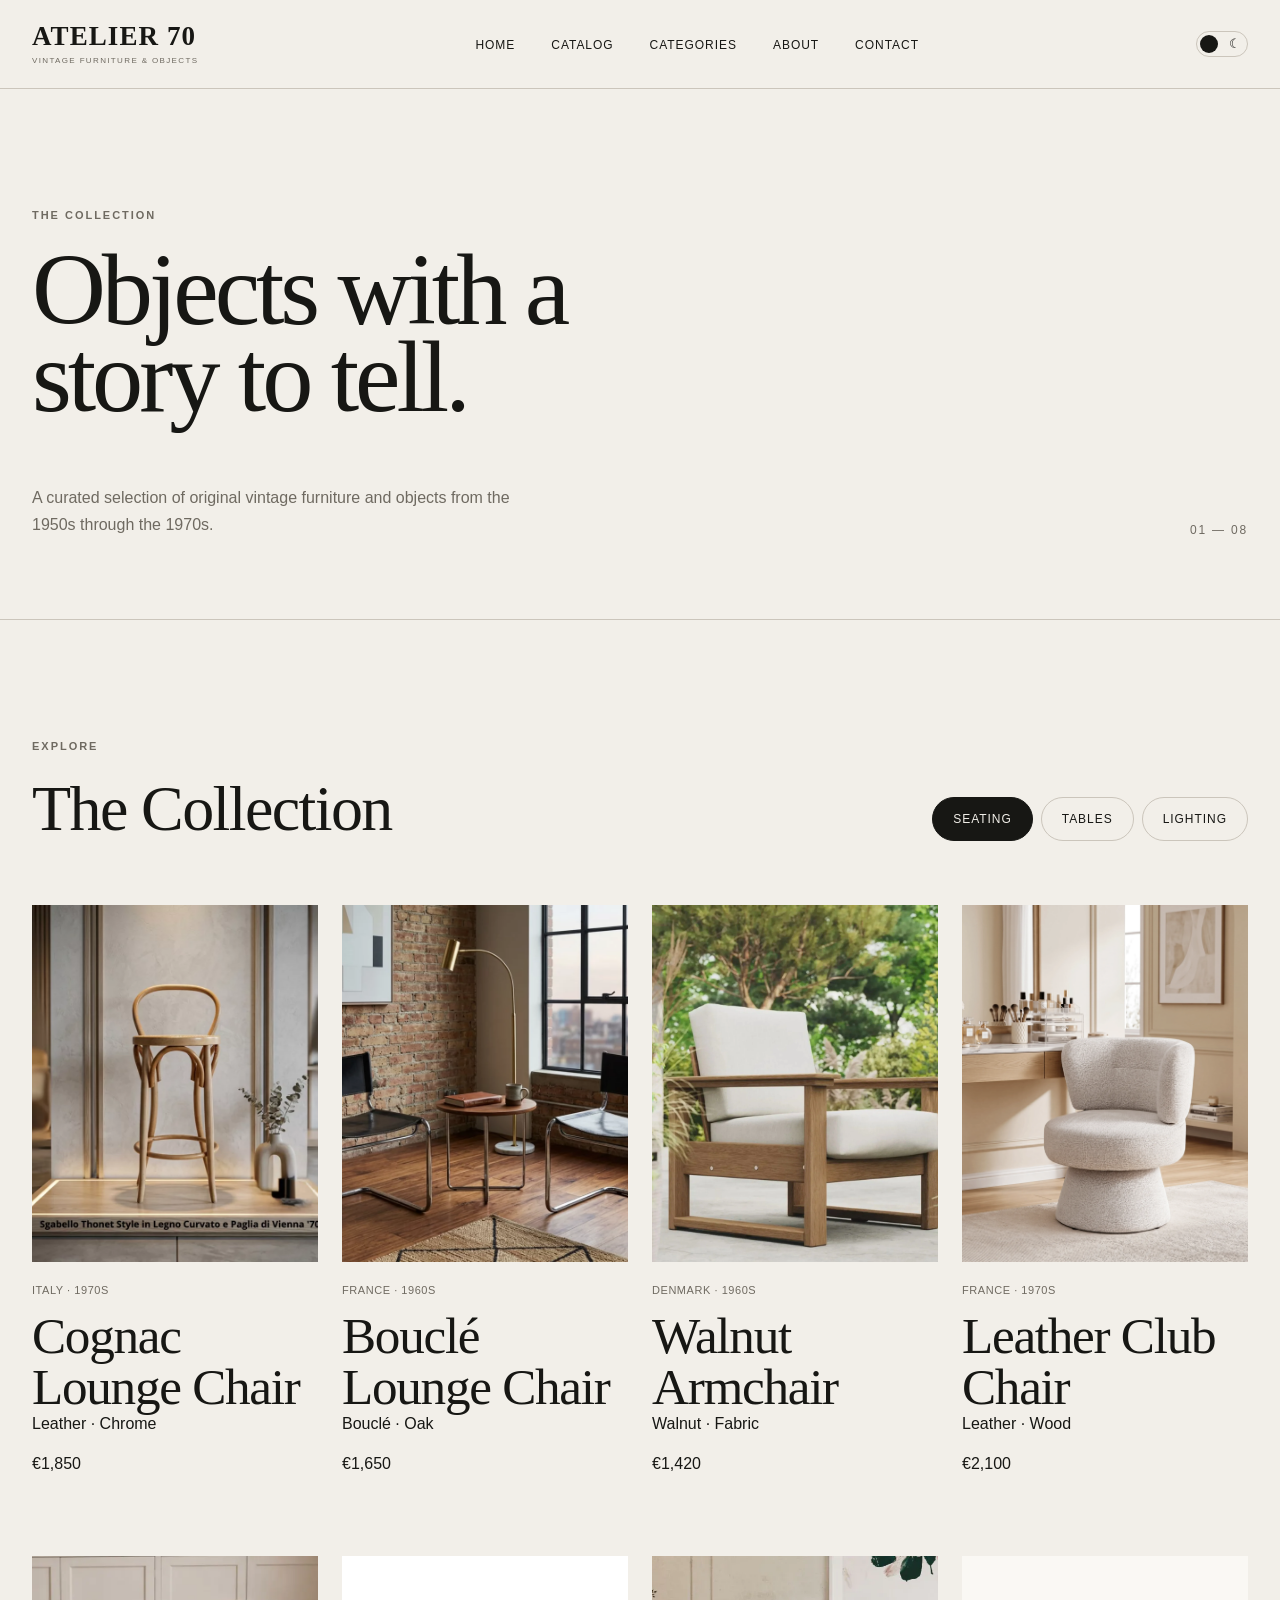
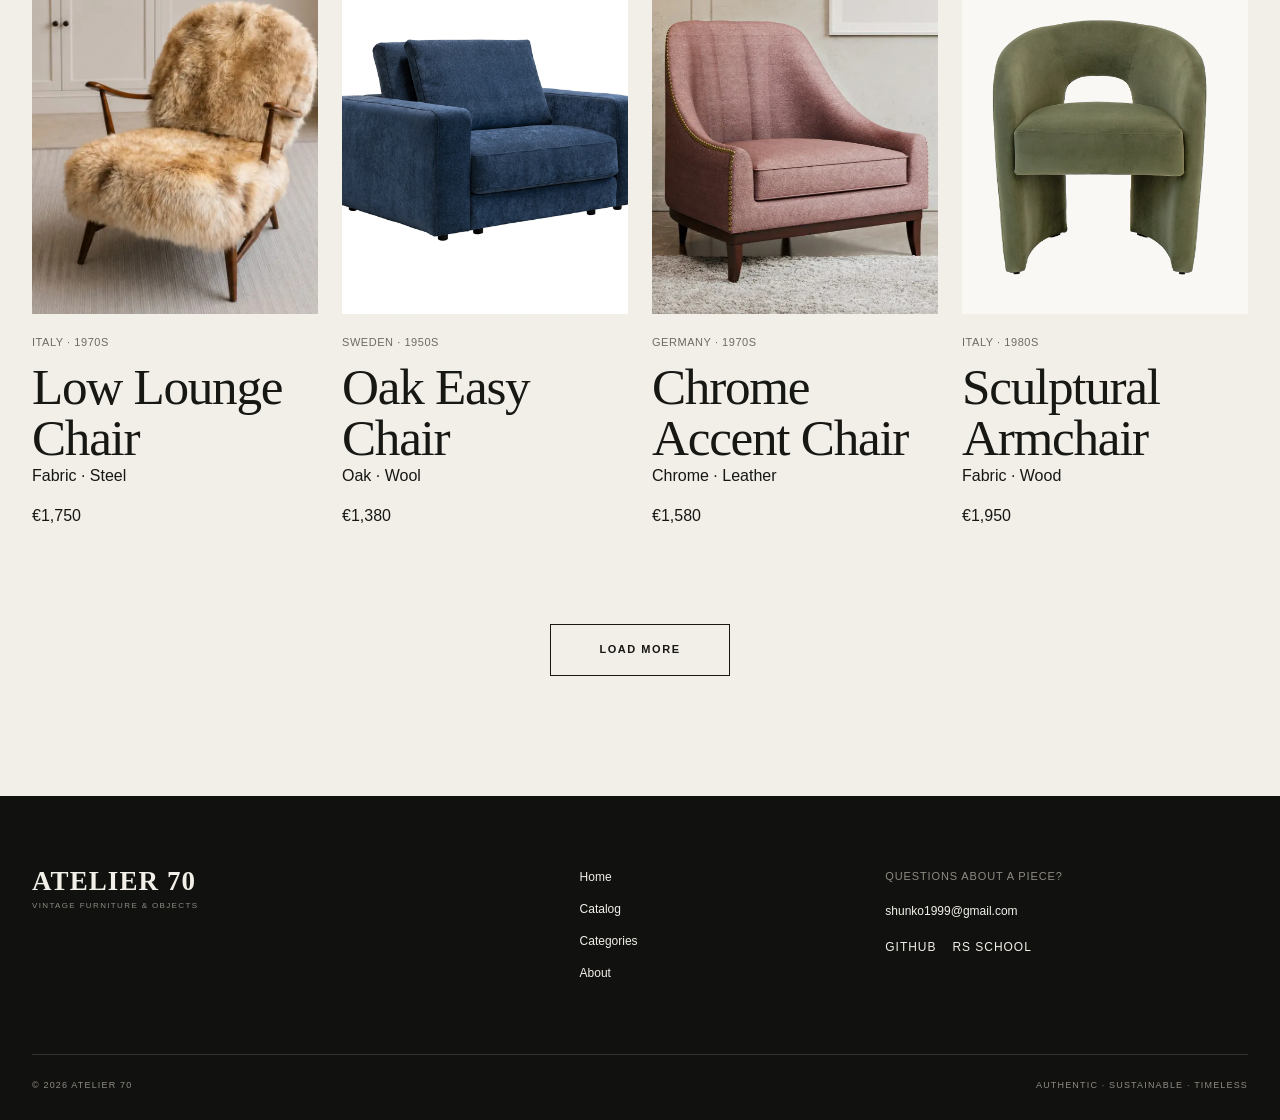
==== commit a8731379: "feat: add dynamic catalog data" ====
--- a/catalog.html
+++ b/catalog.html
@@ -94,168 +94,39 @@
   role="group"
   aria-label="Product categories"
 >
-              <button
-                class="catalog-tab catalog-tab--active"
-                id="seating"
-                type="button"
-              >
-                Seating
-              </button>
+<div class="catalog-tabs" role="group" aria-label="Product categories">
+  <button
+    class="catalog-tab catalog-tab--active"
+    type="button"
+    data-category="seating"
+    aria-pressed="true"
+  >
+    Seating
+  </button>
 
-              <button
-                class="catalog-tab"
-                id="tables"
-                type="button"
-              >
-                Tables
-              </button>
+  <button
+    class="catalog-tab"
+    type="button"
+    data-category="tables"
+    aria-pressed="false"
+  >
+    Tables
+  </button>
 
-              <button
-                class="catalog-tab"
-                id="lighting"
-                type="button"
-              >
-                Lighting
-              </button>
+  <button
+    class="catalog-tab"
+    type="button"
+    data-category="lighting"
+    aria-pressed="false"
+  >
+    Lighting
+  </button>
+</div>
             </div>
           </div>
 
           <div class="catalog-grid">
-            <article class="catalog-card">
-              <div class="catalog-card__image">
-                <img
-                  src="assets/images/seating-01.webp"
-                  alt="Cognac leather vintage lounge chair"
-                >
-              </div>
 
-              <div class="catalog-card__top">
-                <h3>Cognac Lounge Chair</h3>
-                <span>€1,850</span>
-              </div>
-
-              <p>Italian design · 1970s</p>
-              <span class="catalog-card__meta">Leather · Chrome</span>
-            </article>
-
-            <article class="catalog-card">
-              <div class="catalog-card__image">
-                <img
-                  src="assets/images/seating-02.webp"
-                  alt="Vintage bouclé armchair"
-                >
-              </div>
-
-              <div class="catalog-card__top">
-                <h3>Bouclé Armchair</h3>
-                <span>€1,490</span>
-              </div>
-
-              <p>French design · 1960s</p>
-              <span class="catalog-card__meta">Bouclé · Oak</span>
-            </article>
-
-            <article class="catalog-card">
-              <div class="catalog-card__image">
-                <img
-                  src="assets/images/seating-03.webp"
-                  alt="Vintage chrome cantilever chair"
-                >
-              </div>
-
-              <div class="catalog-card__top">
-                <h3>Cantilever Chair</h3>
-                <span>€980</span>
-              </div>
-
-              <p>European design · 1970s</p>
-              <span class="catalog-card__meta">Leather · Chrome</span>
-            </article>
-
-            <article class="catalog-card">
-              <div class="catalog-card__image">
-                <img
-                  src="assets/images/seating-04.webp"
-                  alt="Vintage walnut lounge chair"
-                >
-              </div>
-
-              <div class="catalog-card__top">
-                <h3>Walnut Lounge Chair</h3>
-                <span>€1,650</span>
-              </div>
-
-              <p>Scandinavian design · 1960s</p>
-              <span class="catalog-card__meta">Walnut · Textile</span>
-            </article>
-
-            <article class="catalog-card">
-              <div class="catalog-card__image">
-                <img
-                  src="assets/images/seating-05.webp"
-                  alt="Italian vintage leather club chair"
-                >
-              </div>
-
-              <div class="catalog-card__top">
-                <h3>Leather Club Chair</h3>
-                <span>€2,100</span>
-              </div>
-
-              <p>Italian design · 1970s</p>
-              <span class="catalog-card__meta">Leather · Wood</span>
-            </article>
-
-            <article class="catalog-card">
-              <div class="catalog-card__image">
-                <img
-                  src="assets/images/seating-06.webp"
-                  alt="Sculptural vintage accent chair"
-                >
-              </div>
-
-              <div class="catalog-card__top">
-                <h3>Sculptural Chair</h3>
-                <span>€1,320</span>
-              </div>
-
-              <p>European design · 1960s</p>
-              <span class="catalog-card__meta">Fabric · Steel</span>
-            </article>
-
-            <article class="catalog-card">
-              <div class="catalog-card__image">
-                <img
-                  src="assets/images/seating-07.webp"
-                  alt="Vintage oak and canvas safari chair"
-                >
-              </div>
-
-              <div class="catalog-card__top">
-                <h3>Safari Chair</h3>
-                <span>€1,180</span>
-              </div>
-
-              <p>Scandinavian design · 1960s</p>
-              <span class="catalog-card__meta">Oak · Canvas</span>
-            </article>
-
-            <article class="catalog-card">
-              <div class="catalog-card__image">
-                <img
-                  src="assets/images/seating-08.webp"
-                  alt="Vintage modular lounge chair"
-                >
-              </div>
-
-              <div class="catalog-card__top">
-                <h3>Modular Lounge Chair</h3>
-                <span>€1,950</span>
-              </div>
-
-              <p>Italian design · 1970s</p>
-              <span class="catalog-card__meta">Textile · Foam</span>
-            </article>
           </div>
 
           <div class="catalog__more">
@@ -319,7 +190,7 @@
         </div>
       </div>
     </footer>
-
+    <script src="js/products.js"></script>
     <script src="js/main.js"></script>
   </body>
 </html>
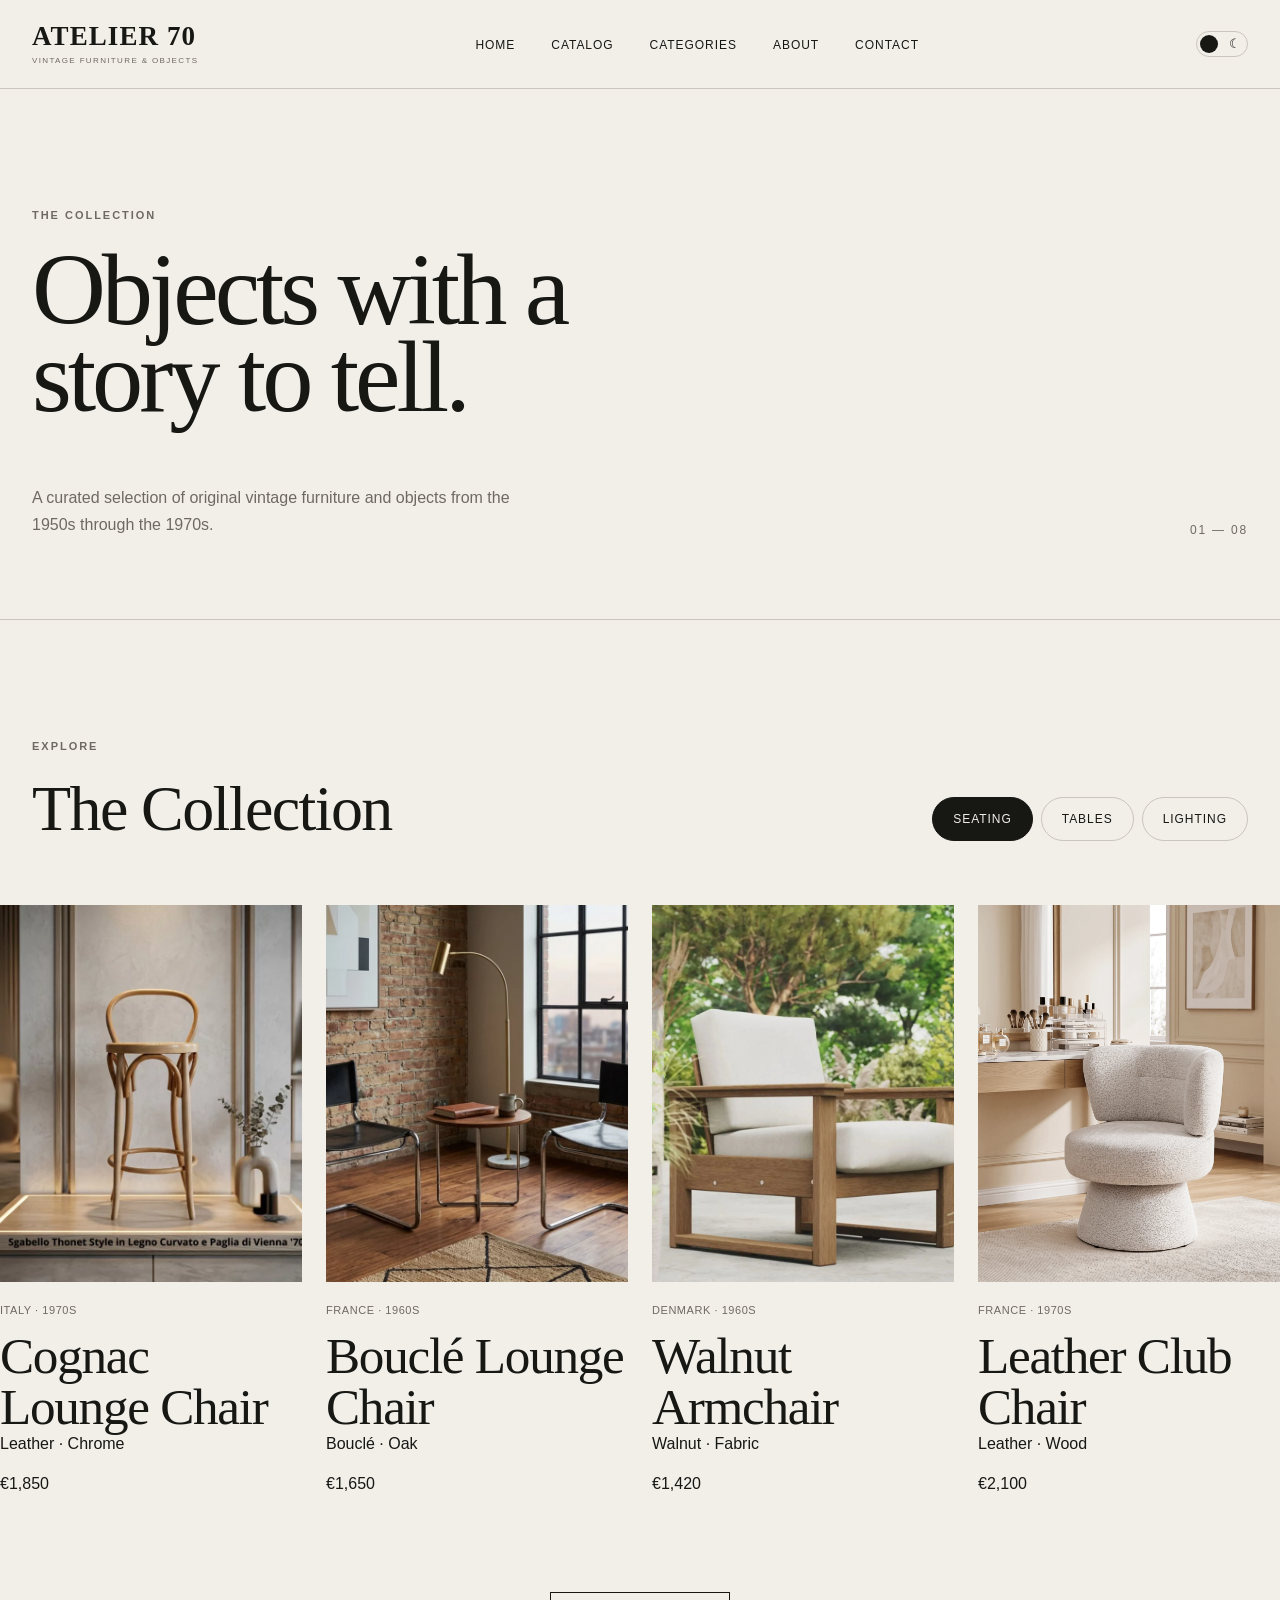
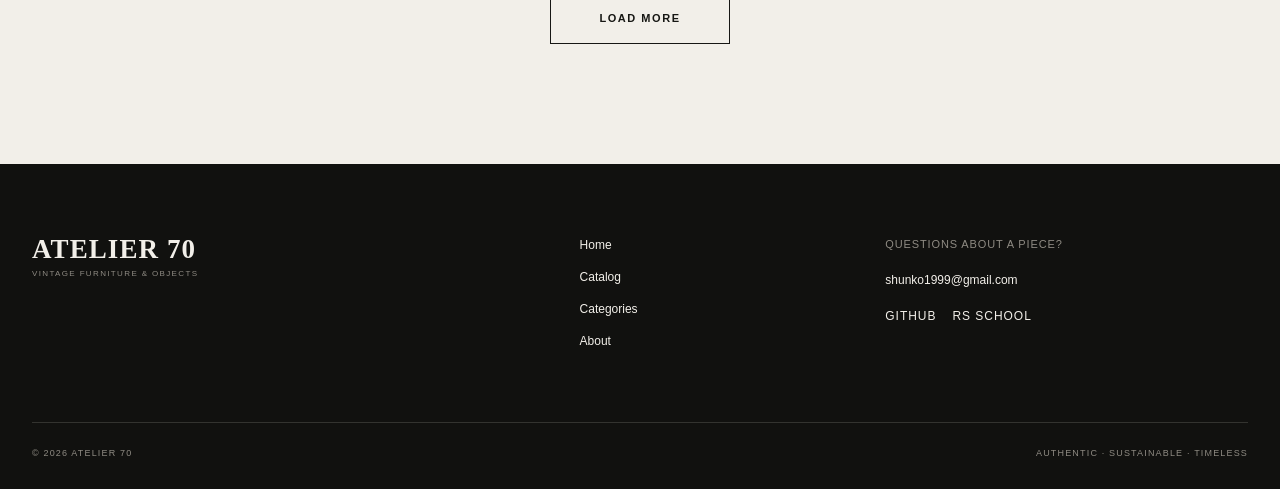
==== commit 6f351ad7: "feat: implement catalog load more" ====
--- a/catalog.html
+++ b/catalog.html
@@ -89,11 +89,6 @@
               <h2 id="catalog-title">The Collection</h2>
             </div>
 
-            <div
-  class="catalog-tabs"
-  role="group"
-  aria-label="Product categories"
->
 <div class="catalog-tabs" role="group" aria-label="Product categories">
   <button
     class="catalog-tab catalog-tab--active"
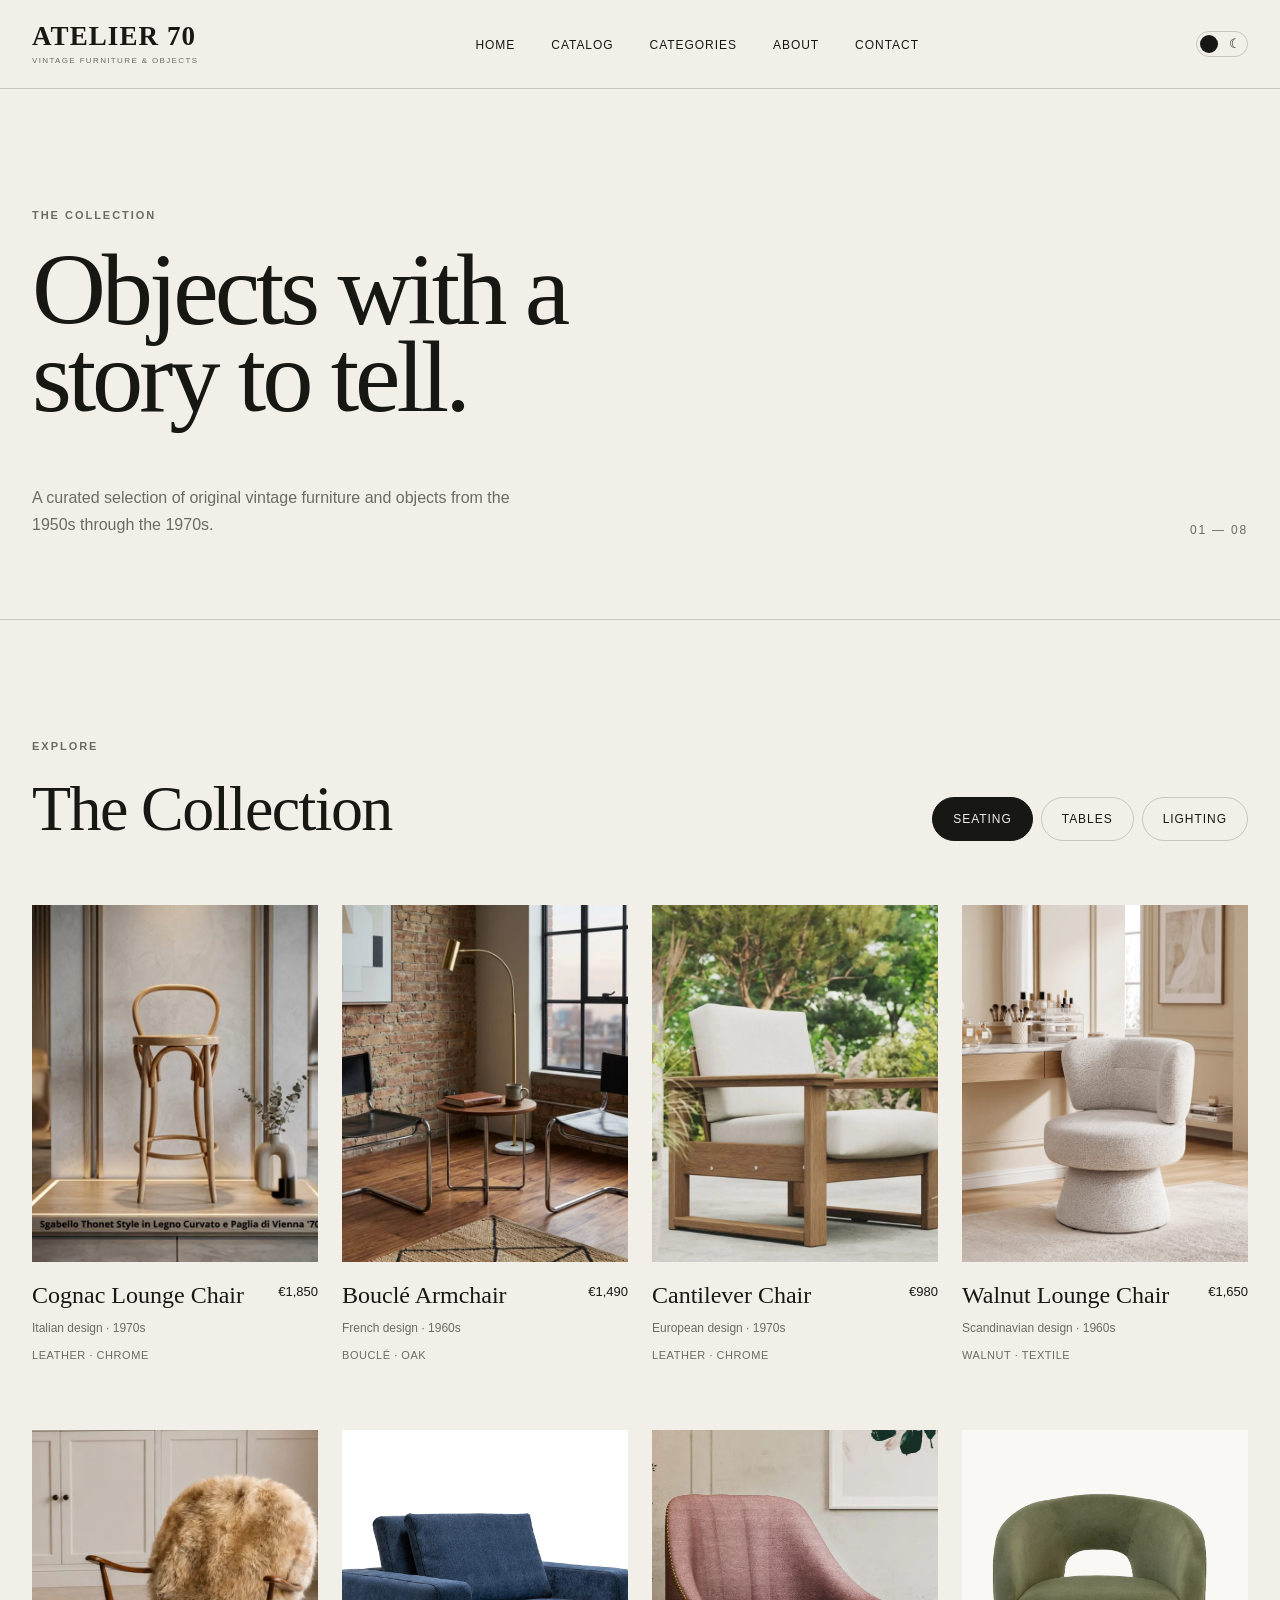
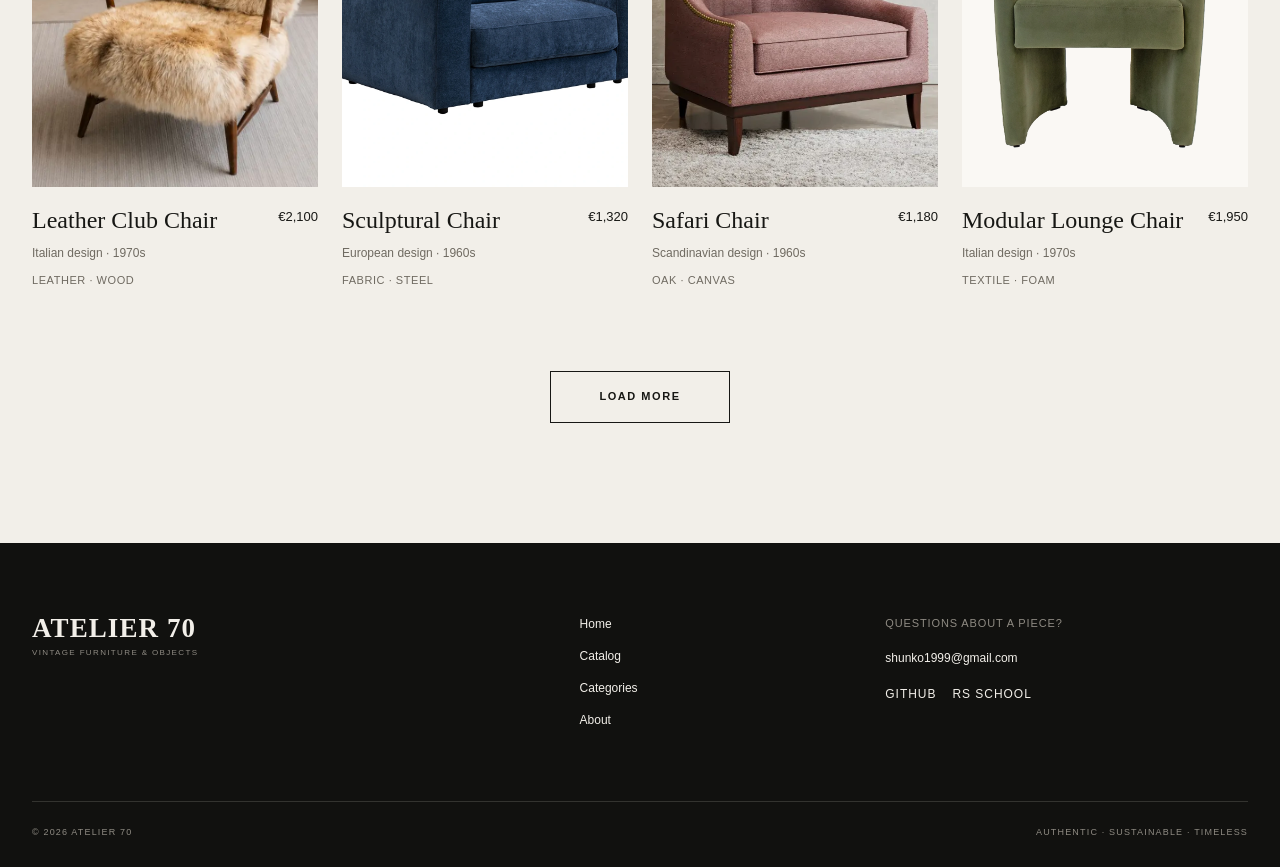
==== commit 4b09820b: "Merge d463125497b8c1f3f232f0a63d15559a54ce91e7 into 8544f92e4a83125314fec3fe330eec6e7aba01c0" ====
--- a/catalog.html
+++ b/catalog.html
@@ -89,39 +89,173 @@
               <h2 id="catalog-title">The Collection</h2>
             </div>
 
-<div class="catalog-tabs" role="group" aria-label="Product categories">
-  <button
-    class="catalog-tab catalog-tab--active"
-    type="button"
-    data-category="seating"
-    aria-pressed="true"
-  >
-    Seating
-  </button>
-
-  <button
-    class="catalog-tab"
-    type="button"
-    data-category="tables"
-    aria-pressed="false"
-  >
-    Tables
-  </button>
-
-  <button
-    class="catalog-tab"
-    type="button"
-    data-category="lighting"
-    aria-pressed="false"
-  >
-    Lighting
-  </button>
-</div>
+            <div
+  class="catalog-tabs"
+  role="group"
+  aria-label="Product categories"
+>
+              <button
+                class="catalog-tab catalog-tab--active"
+                id="seating"
+                type="button"
+              >
+                Seating
+              </button>
+
+              <button
+                class="catalog-tab"
+                id="tables"
+                type="button"
+              >
+                Tables
+              </button>
+
+              <button
+                class="catalog-tab"
+                id="lighting"
+                type="button"
+              >
+                Lighting
+              </button>
             </div>
           </div>
 
           <div class="catalog-grid">
-
+            <article class="catalog-card">
+              <div class="catalog-card__image">
+                <img
+                  src="assets/images/seating-01.webp"
+                  alt="Cognac leather vintage lounge chair"
+                >
+              </div>
+
+              <div class="catalog-card__top">
+                <h3>Cognac Lounge Chair</h3>
+                <span>€1,850</span>
+              </div>
+
+              <p>Italian design · 1970s</p>
+              <span class="catalog-card__meta">Leather · Chrome</span>
+            </article>
+
+            <article class="catalog-card">
+              <div class="catalog-card__image">
+                <img
+                  src="assets/images/seating-02.webp"
+                  alt="Vintage bouclé armchair"
+                >
+              </div>
+
+              <div class="catalog-card__top">
+                <h3>Bouclé Armchair</h3>
+                <span>€1,490</span>
+              </div>
+
+              <p>French design · 1960s</p>
+              <span class="catalog-card__meta">Bouclé · Oak</span>
+            </article>
+
+            <article class="catalog-card">
+              <div class="catalog-card__image">
+                <img
+                  src="assets/images/seating-03.webp"
+                  alt="Vintage chrome cantilever chair"
+                >
+              </div>
+
+              <div class="catalog-card__top">
+                <h3>Cantilever Chair</h3>
+                <span>€980</span>
+              </div>
+
+              <p>European design · 1970s</p>
+              <span class="catalog-card__meta">Leather · Chrome</span>
+            </article>
+
+            <article class="catalog-card">
+              <div class="catalog-card__image">
+                <img
+                  src="assets/images/seating-04.webp"
+                  alt="Vintage walnut lounge chair"
+                >
+              </div>
+
+              <div class="catalog-card__top">
+                <h3>Walnut Lounge Chair</h3>
+                <span>€1,650</span>
+              </div>
+
+              <p>Scandinavian design · 1960s</p>
+              <span class="catalog-card__meta">Walnut · Textile</span>
+            </article>
+
+            <article class="catalog-card">
+              <div class="catalog-card__image">
+                <img
+                  src="assets/images/seating-05.webp"
+                  alt="Italian vintage leather club chair"
+                >
+              </div>
+
+              <div class="catalog-card__top">
+                <h3>Leather Club Chair</h3>
+                <span>€2,100</span>
+              </div>
+
+              <p>Italian design · 1970s</p>
+              <span class="catalog-card__meta">Leather · Wood</span>
+            </article>
+
+            <article class="catalog-card">
+              <div class="catalog-card__image">
+                <img
+                  src="assets/images/seating-06.webp"
+                  alt="Sculptural vintage accent chair"
+                >
+              </div>
+
+              <div class="catalog-card__top">
+                <h3>Sculptural Chair</h3>
+                <span>€1,320</span>
+              </div>
+
+              <p>European design · 1960s</p>
+              <span class="catalog-card__meta">Fabric · Steel</span>
+            </article>
+
+            <article class="catalog-card">
+              <div class="catalog-card__image">
+                <img
+                  src="assets/images/seating-07.webp"
+                  alt="Vintage oak and canvas safari chair"
+                >
+              </div>
+
+              <div class="catalog-card__top">
+                <h3>Safari Chair</h3>
+                <span>€1,180</span>
+              </div>
+
+              <p>Scandinavian design · 1960s</p>
+              <span class="catalog-card__meta">Oak · Canvas</span>
+            </article>
+
+            <article class="catalog-card">
+              <div class="catalog-card__image">
+                <img
+                  src="assets/images/seating-08.webp"
+                  alt="Vintage modular lounge chair"
+                >
+              </div>
+
+              <div class="catalog-card__top">
+                <h3>Modular Lounge Chair</h3>
+                <span>€1,950</span>
+              </div>
+
+              <p>Italian design · 1970s</p>
+              <span class="catalog-card__meta">Textile · Foam</span>
+            </article>
           </div>
 
           <div class="catalog__more">
@@ -185,7 +319,7 @@
         </div>
       </div>
     </footer>
-    <script src="js/products.js"></script>
+
     <script src="js/main.js"></script>
   </body>
 </html>
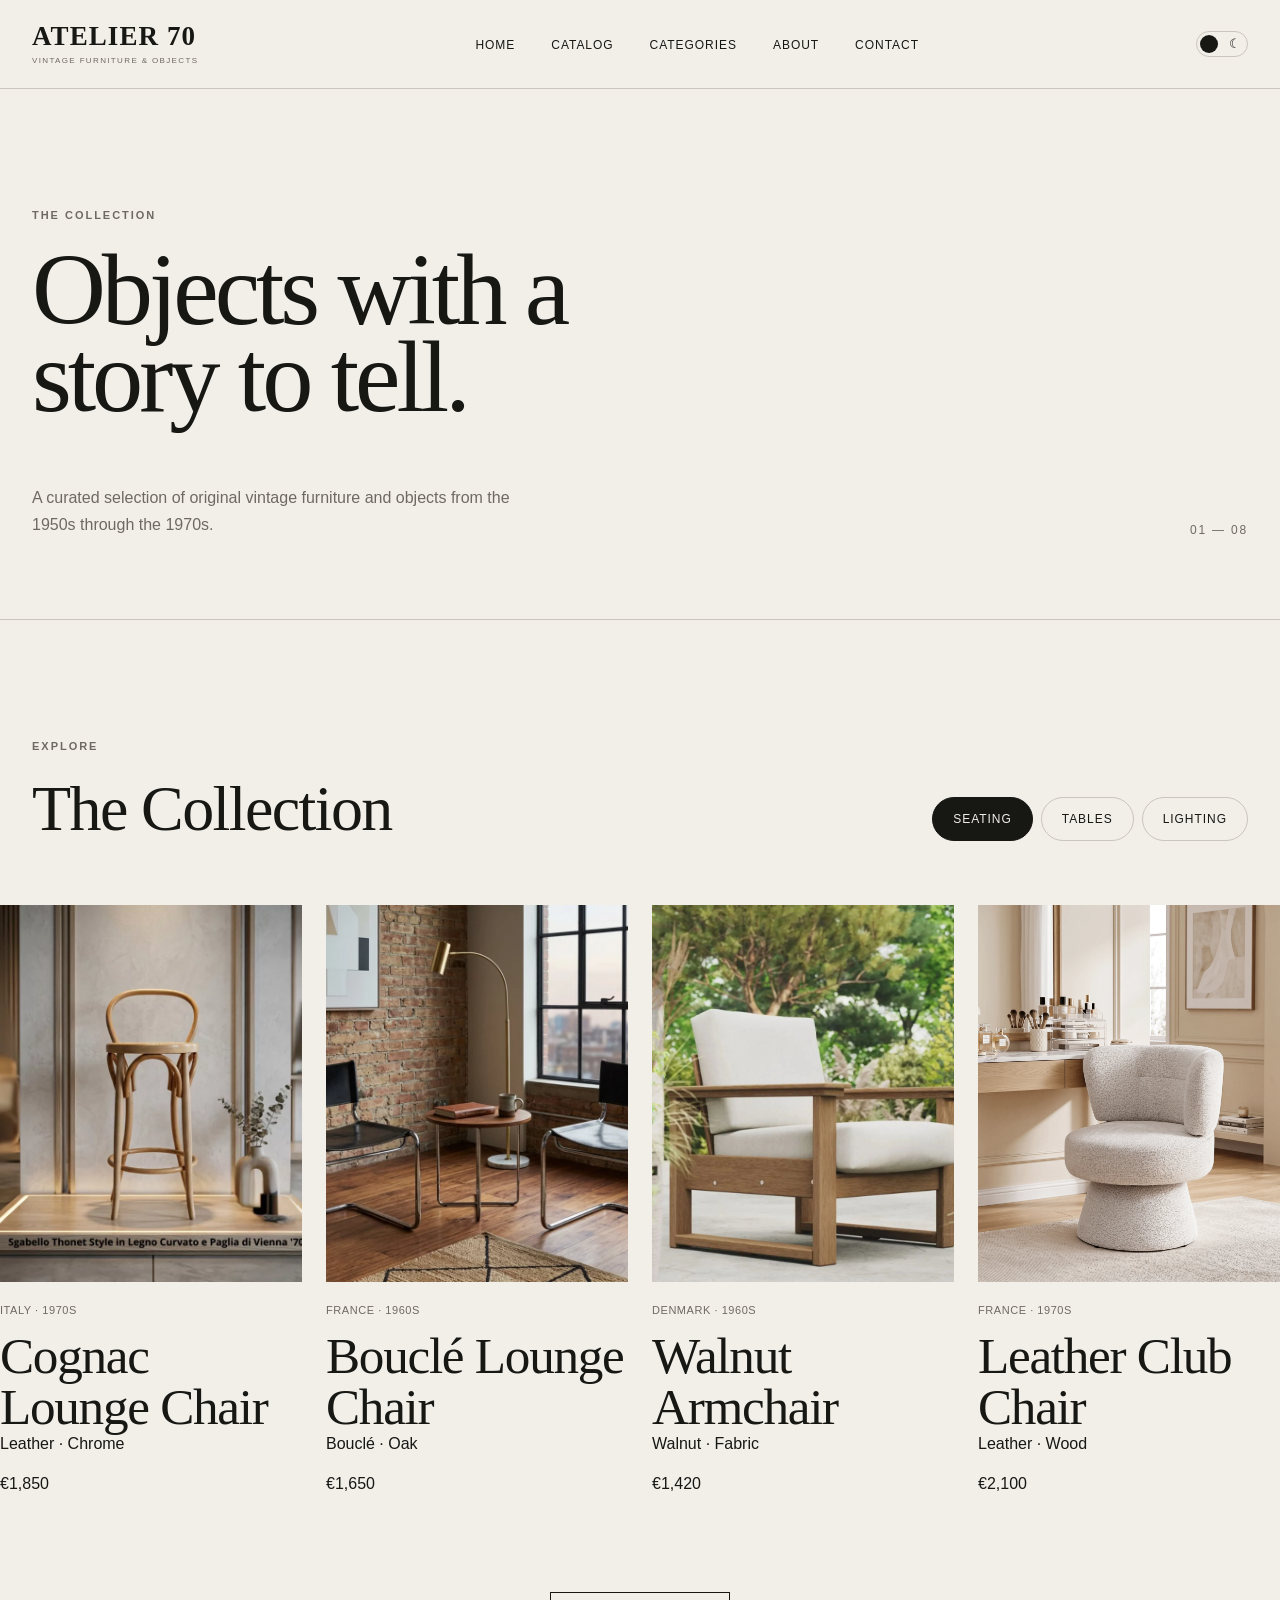
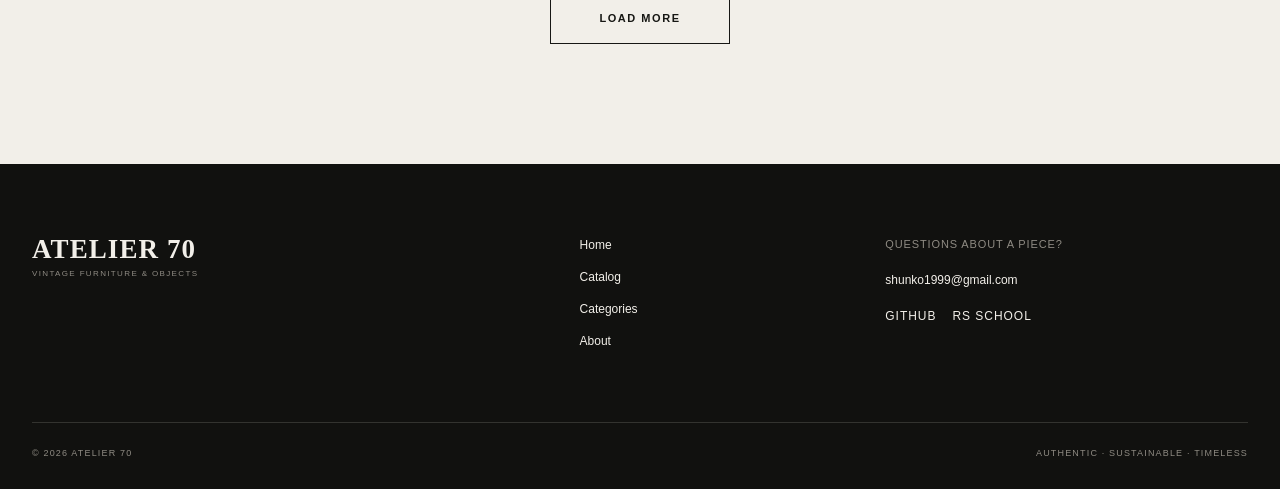
==== commit 51134587: "Merge 6452e27861691fc7376bf4df5e4dbb89bdff8a35 into d463125497b8c1f3f232f0a63d15559a54ce91e7" ====
--- a/catalog.html
+++ b/catalog.html
@@ -89,173 +89,39 @@
               <h2 id="catalog-title">The Collection</h2>
             </div>
 
-            <div
-  class="catalog-tabs"
-  role="group"
-  aria-label="Product categories"
->
-              <button
-                class="catalog-tab catalog-tab--active"
-                id="seating"
-                type="button"
-              >
-                Seating
-              </button>
+<div class="catalog-tabs" role="group" aria-label="Product categories">
+  <button
+    class="catalog-tab catalog-tab--active"
+    type="button"
+    data-category="seating"
+    aria-pressed="true"
+  >
+    Seating
+  </button>
 
-              <button
-                class="catalog-tab"
-                id="tables"
-                type="button"
-              >
-                Tables
-              </button>
+  <button
+    class="catalog-tab"
+    type="button"
+    data-category="tables"
+    aria-pressed="false"
+  >
+    Tables
+  </button>
 
-              <button
-                class="catalog-tab"
-                id="lighting"
-                type="button"
-              >
-                Lighting
-              </button>
+  <button
+    class="catalog-tab"
+    type="button"
+    data-category="lighting"
+    aria-pressed="false"
+  >
+    Lighting
+  </button>
+</div>
             </div>
           </div>
 
           <div class="catalog-grid">
-            <article class="catalog-card">
-              <div class="catalog-card__image">
-                <img
-                  src="assets/images/seating-01.webp"
-                  alt="Cognac leather vintage lounge chair"
-                >
-              </div>
 
-              <div class="catalog-card__top">
-                <h3>Cognac Lounge Chair</h3>
-                <span>€1,850</span>
-              </div>
-
-              <p>Italian design · 1970s</p>
-              <span class="catalog-card__meta">Leather · Chrome</span>
-            </article>
-
-            <article class="catalog-card">
-              <div class="catalog-card__image">
-                <img
-                  src="assets/images/seating-02.webp"
-                  alt="Vintage bouclé armchair"
-                >
-              </div>
-
-              <div class="catalog-card__top">
-                <h3>Bouclé Armchair</h3>
-                <span>€1,490</span>
-              </div>
-
-              <p>French design · 1960s</p>
-              <span class="catalog-card__meta">Bouclé · Oak</span>
-            </article>
-
-            <article class="catalog-card">
-              <div class="catalog-card__image">
-                <img
-                  src="assets/images/seating-03.webp"
-                  alt="Vintage chrome cantilever chair"
-                >
-              </div>
-
-              <div class="catalog-card__top">
-                <h3>Cantilever Chair</h3>
-                <span>€980</span>
-              </div>
-
-              <p>European design · 1970s</p>
-              <span class="catalog-card__meta">Leather · Chrome</span>
-            </article>
-
-            <article class="catalog-card">
-              <div class="catalog-card__image">
-                <img
-                  src="assets/images/seating-04.webp"
-                  alt="Vintage walnut lounge chair"
-                >
-              </div>
-
-              <div class="catalog-card__top">
-                <h3>Walnut Lounge Chair</h3>
-                <span>€1,650</span>
-              </div>
-
-              <p>Scandinavian design · 1960s</p>
-              <span class="catalog-card__meta">Walnut · Textile</span>
-            </article>
-
-            <article class="catalog-card">
-              <div class="catalog-card__image">
-                <img
-                  src="assets/images/seating-05.webp"
-                  alt="Italian vintage leather club chair"
-                >
-              </div>
-
-              <div class="catalog-card__top">
-                <h3>Leather Club Chair</h3>
-                <span>€2,100</span>
-              </div>
-
-              <p>Italian design · 1970s</p>
-              <span class="catalog-card__meta">Leather · Wood</span>
-            </article>
-
-            <article class="catalog-card">
-              <div class="catalog-card__image">
-                <img
-                  src="assets/images/seating-06.webp"
-                  alt="Sculptural vintage accent chair"
-                >
-              </div>
-
-              <div class="catalog-card__top">
-                <h3>Sculptural Chair</h3>
-                <span>€1,320</span>
-              </div>
-
-              <p>European design · 1960s</p>
-              <span class="catalog-card__meta">Fabric · Steel</span>
-            </article>
-
-            <article class="catalog-card">
-              <div class="catalog-card__image">
-                <img
-                  src="assets/images/seating-07.webp"
-                  alt="Vintage oak and canvas safari chair"
-                >
-              </div>
-
-              <div class="catalog-card__top">
-                <h3>Safari Chair</h3>
-                <span>€1,180</span>
-              </div>
-
-              <p>Scandinavian design · 1960s</p>
-              <span class="catalog-card__meta">Oak · Canvas</span>
-            </article>
-
-            <article class="catalog-card">
-              <div class="catalog-card__image">
-                <img
-                  src="assets/images/seating-08.webp"
-                  alt="Vintage modular lounge chair"
-                >
-              </div>
-
-              <div class="catalog-card__top">
-                <h3>Modular Lounge Chair</h3>
-                <span>€1,950</span>
-              </div>
-
-              <p>Italian design · 1970s</p>
-              <span class="catalog-card__meta">Textile · Foam</span>
-            </article>
           </div>
 
           <div class="catalog__more">
@@ -319,7 +185,8 @@
         </div>
       </div>
     </footer>
-
+    <div class="product-modal" aria-hidden="true"></div>
+    <script src="js/products.js"></script>
     <script src="js/main.js"></script>
   </body>
 </html>
--- a/css/style.css
+++ b/css/style.css
@@ -385,9 +385,14 @@
   }
   
   .featured__slider {
-    display: grid;
+    display: flex;
     gap: 24px;
-    grid-template-columns: repeat(4, minmax(0, 1fr));
+    overflow: hidden;
+    scroll-behavior: smooth;
+  }
+  
+  .featured__slider .product-card {
+    flex: 0 0 calc((100% - 72px) / 4);
   }
   
   .product-card {
@@ -609,10 +614,10 @@
   }
   
   /* ========================================
-     Tablet — 768px
+    Tablet — 768px
      ======================================== */
   
-  @media (max-width: 768px) {
+@media (max-width: 768px) {
     :root {
       --page-padding: 32px;
     }
@@ -620,6 +625,7 @@
     .navigation {
       display: none;
     }
+
   
     .burger {
       display: flex;
@@ -644,10 +650,6 @@
       padding: 88px 0;
     }
   
-    .featured__slider {
-      grid-template-columns: repeat(2, minmax(0, 1fr));
-    }
-  
     .product-card__image {
       height: 390px;
     }
@@ -693,7 +695,9 @@
     :root {
       --page-padding: 16px;
     }
-  
+    .navigation {
+      top: 72px;
+    }
     .header__inner {
       min-height: 72px;
     }
@@ -763,20 +767,6 @@
     .featured,
     .categories {
       padding: 72px 0;
-    }
-  
-    .featured__slider {
-      display: flex;
-      margin-right: calc(var(--page-padding) * -1);
-      padding-right: var(--page-padding);
-      overflow-x: auto;
-      scroll-snap-type: x mandatory;
-    }
-  
-    .product-card {
-      width: 82vw;
-      flex: 0 0 82vw;
-      scroll-snap-align: start;
     }
   
     .product-card__image {
@@ -1104,60 +1094,63 @@
    TABLET — 768px
    ========================================================= */
 
-@media (max-width: 768px) {
-  .featured__heading-actions {
-    gap: 20px;
-  }
-
-  .slider-control {
-    width: 42px;
-    height: 42px;
-  }
-
-  .catalog-hero {
-    padding: 88px 0 64px;
-  }
-
-  .catalog-hero h1 {
-    margin-bottom: 48px;
-    font-size: clamp(64px, 12vw, 92px);
-  }
-
-  .catalog {
-    padding: 88px 0;
-  }
-
-  .catalog__header {
-    align-items: flex-start;
-    flex-direction: column;
-    gap: 40px;
-    margin-bottom: 48px;
-  }
-
-  .catalog-tabs {
-    width: 100%;
-    overflow-x: auto;
-    scrollbar-width: none;
-  }
-
-  .catalog-tabs::-webkit-scrollbar {
-    display: none;
-  }
-
-  .catalog-tab {
-    flex-shrink: 0;
-  }
-
-  .catalog-grid {
-    grid-template-columns: repeat(2, minmax(0, 1fr));
-    gap: 56px 20px;
-  }
-
-  .catalog__more {
-    margin-top: 64px;
-  }
-}
-
+   @media (max-width: 768px) {
+    .featured__heading-actions {
+      gap: 20px;
+    }
+  
+    .featured__slider .product-card {
+      flex-basis: calc((100% - 24px) / 2);
+    }
+  
+    .slider-control {
+      width: 42px;
+      height: 42px;
+    }
+  
+    .catalog-hero {
+      padding: 88px 0 64px;
+    }
+  
+    .catalog-hero h1 {
+      margin-bottom: 48px;
+      font-size: clamp(64px, 12vw, 92px);
+    }
+  
+    .catalog {
+      padding: 88px 0;
+    }
+  
+    .catalog__header {
+      align-items: flex-start;
+      flex-direction: column;
+      gap: 40px;
+      margin-bottom: 48px;
+    }
+  
+    .catalog-tabs {
+      width: 100%;
+      overflow-x: auto;
+      scrollbar-width: none;
+    }
+  
+    .catalog-tabs::-webkit-scrollbar {
+      display: none;
+    }
+  
+    .catalog-tab {
+      flex-shrink: 0;
+    }
+  
+    .catalog-grid {
+      grid-template-columns: repeat(2, minmax(0, 1fr));
+      gap: 56px 20px;
+    }
+  
+    .catalog__more {
+      margin-top: 64px;
+    }
+  }
 
 /* =========================================================
    MOBILE — 480px / checked at 380px
@@ -1170,6 +1163,10 @@
     gap: 24px;
   }
 
+  .featured__slider .product-card {
+    flex: 0 0 100%;
+  }
+
   .featured__heading-actions {
     width: 100%;
     justify-content: space-between;
@@ -1242,4 +1239,416 @@
   .footer__external {
     gap: 12px;
   }
+}
+
+/* Burger menu */
+
+body.menu-open {
+  overflow: hidden;
+}
+
+.burger span {
+  transition:
+    transform 0.3s ease,
+    opacity 0.3s ease;
+}
+
+@media (max-width: 768px) {
+  .navigation {
+    position: fixed;
+    top: 88px;
+    right: 0;
+    bottom: 0;
+    left: 0;
+    z-index: 90;
+
+    display: flex;
+    flex-direction: column;
+    align-items: center;
+    justify-content: center;
+    gap: 32px;
+
+    padding: 48px 24px;
+
+    background: var(--color-bg);
+
+    visibility: hidden;
+    opacity: 0;
+    transform: translateX(100%);
+
+    transition:
+      transform 0.35s ease,
+      opacity 0.35s ease,
+      visibility 0.35s;
+  }
+
+  .navigation__list {
+    flex-direction: column;
+    justify-content: center;
+    gap: 32px;
+  }
+
+  .navigation--open {
+    visibility: visible;
+    opacity: 1;
+    transform: translateX(0);
+  }
+
+  .navigation a {
+    font-size: 24px;
+  }
+
+  .burger {
+    position: relative;
+    z-index: 100;
+  }
+
+  .burger--open span:nth-child(1) {
+    transform: translateY(7px) rotate(45deg);
+  }
+
+  .burger--open span:nth-child(2) {
+    opacity: 0;
+  }
+
+  .burger--open span:nth-child(3) {
+    transform: translateY(-7px) rotate(-45deg);
+  }
+}
+
+@media (min-width: 769px) {
+  .navigation {
+    visibility: visible;
+    opacity: 1;
+    transform: none;
+  }
+}
+
+@media (max-width: 480px) {
+  .navigation {
+    top: 72px;
+  }
+}
+
+/* Product modal */
+
+body.modal-open {
+  overflow: hidden;
+}
+
+.product-modal {
+  position: fixed;
+  inset: 0;
+  z-index: 200;
+  display: flex;
+  align-items: center;
+  justify-content: center;
+  padding: 32px;
+  background: rgb(0 0 0 / 55%);
+  visibility: hidden;
+  opacity: 0;
+  transition:
+    opacity 0.3s ease,
+    visibility 0.3s ease;
+}
+
+.product-modal--open {
+  visibility: visible;
+  opacity: 1;
+}
+
+.product-modal__dialog {
+  position: relative;
+  display: grid;
+  grid-template-columns: minmax(0, 1fr) minmax(0, 1fr);
+  width: min(100%, 1000px);
+  max-height: calc(100vh - 64px);
+  overflow: auto;
+  background: var(--color-surface);
+  border: 1px solid var(--color-line);
+  box-shadow: 0 24px 80px rgb(0 0 0 / 25%);
+}
+
+.product-modal__image {
+  min-height: 560px;
+  background: var(--color-bg);
+}
+
+.product-modal__image img {
+  display: block;
+  width: 100%;
+  height: 100%;
+  object-fit: cover;
+}
+
+.product-modal__content {
+  display: flex;
+  flex-direction: column;
+  padding: 64px 48px 48px;
+}
+
+.product-modal__meta {
+  margin: 0 0 16px;
+  color: var(--color-muted);
+  font-size: 12px;
+  line-height: 1.4;
+  letter-spacing: 0.12em;
+  text-transform: uppercase;
+}
+
+.product-modal__title {
+  margin: 0 0 8px;
+  font-family: "Cormorant Garamond", serif;
+  font-size: 48px;
+  font-weight: 500;
+  line-height: 0.95;
+}
+
+.product-modal__designer {
+  margin: 0 0 32px;
+  color: var(--color-muted);
+  font-size: 14px;
+}
+
+.product-modal__description {
+  margin: 0 0 32px;
+  color: var(--color-muted);
+  line-height: 1.7;
+}
+
+.product-modal__details {
+  display: grid;
+  gap: 12px;
+  margin: 0 0 40px;
+  padding: 24px 0;
+  border-top: 1px solid var(--color-line);
+  border-bottom: 1px solid var(--color-line);
+}
+
+.product-modal__detail {
+  display: flex;
+  justify-content: space-between;
+  gap: 24px;
+}
+
+.product-modal__detail dt,
+.product-modal__detail dd {
+  margin: 0;
+}
+
+.product-modal__detail dt {
+  color: var(--color-muted);
+}
+
+.product-modal__detail dd {
+  text-align: right;
+}
+
+.product-modal__price {
+  margin: auto 0 0;
+  font-family: "Cormorant Garamond", serif;
+  font-size: 36px;
+  line-height: 1;
+}
+
+.product-modal__close {
+  position: absolute;
+  top: 20px;
+  right: 20px;
+  z-index: 2;
+  display: grid;
+  width: 44px;
+  height: 44px;
+  padding: 0;
+  place-items: center;
+  color: var(--color-text);
+  font-size: 28px;
+  line-height: 1;
+  background: var(--color-surface);
+  border: 1px solid var(--color-line);
+  border-radius: 50%;
+  cursor: pointer;
+  transition:
+    background-color 0.2s ease,
+    transform 0.2s ease;
+}
+
+.product-modal__close:hover {
+  transform: rotate(90deg);
+}
+
+@media (max-width: 768px) {
+  .product-modal {
+    padding: 24px;
+  }
+
+  .product-modal__dialog {
+    grid-template-columns: 1fr;
+    max-height: calc(100vh - 48px);
+  }
+
+  .product-modal__image {
+    min-height: 0;
+    height: 320px;
+  }
+
+  .product-modal__content {
+    padding: 40px 32px 32px;
+  }
+
+  .product-modal__title {
+    font-size: 42px;
+  }
+}
+
+@media (max-width: 480px) {
+  .product-modal {
+    padding: 16px;
+  }
+
+  .product-modal__dialog {
+    max-height: calc(100vh - 32px);
+  }
+
+  .product-modal__image {
+    height: 240px;
+  }
+
+  .product-modal__content {
+    padding: 32px 20px 24px;
+  }
+
+  .product-modal__title {
+    padding-right: 36px;
+    font-size: 36px;
+  }
+
+  .product-modal__description {
+    margin-bottom: 24px;
+  }
+
+  .product-modal__details {
+    margin-bottom: 28px;
+  }
+
+  .product-modal__price {
+    font-size: 32px;
+  }
+
+  .product-modal__close {
+    top: 12px;
+    right: 12px;
+    width: 40px;
+    height: 40px;
+  }
+}
+
+/* Product parameters */
+
+.product-parameters {
+  display: grid;
+  gap: 28px;
+  margin-bottom: 32px;
+}
+
+.product-parameter {
+  min-width: 0;
+  margin: 0;
+  padding: 0;
+  border: 0;
+}
+
+.product-parameter__title {
+  margin-bottom: 12px;
+  color: var(--color-muted);
+  font-size: 12px;
+  font-weight: 500;
+  letter-spacing: 0.12em;
+  text-transform: uppercase;
+}
+
+.product-parameter__options {
+  display: flex;
+  flex-wrap: wrap;
+  gap: 8px;
+}
+
+.product-option {
+  display: flex;
+  gap: 12px;
+  align-items: center;
+  justify-content: space-between;
+  min-height: 42px;
+  padding: 10px 14px;
+  color: var(--color-text);
+  font: inherit;
+  font-size: 13px;
+  background: transparent;
+  border: 1px solid var(--color-line);
+  cursor: pointer;
+  transition:
+    color 0.2s ease,
+    background-color 0.2s ease,
+    border-color 0.2s ease;
+}
+
+.product-option:hover,
+.product-option--active {
+  color: var(--color-bg);
+  background: var(--color-text);
+  border-color: var(--color-text);
+}
+
+.product-modal__summary {
+  display: grid;
+  gap: 10px;
+  margin-top: auto;
+  padding-top: 24px;
+  border-top: 1px solid var(--color-line);
+}
+
+.product-modal__summary-row {
+  display: flex;
+  justify-content: space-between;
+  gap: 24px;
+  color: var(--color-muted);
+  font-size: 14px;
+}
+
+.product-modal__summary-row--total {
+  align-items: flex-end;
+  margin-top: 8px;
+  padding-top: 16px;
+  color: var(--color-text);
+  border-top: 1px solid var(--color-line);
+}
+
+.product-modal__summary-row--total > span:first-child {
+  font-size: 16px;
+}
+
+.product-modal__summary-row .product-modal__price {
+  margin: 0;
+  color: var(--color-text);
+  font-family: "Cormorant Garamond", serif;
+  font-size: 36px;
+  line-height: 1;
+}
+
+@media (max-width: 480px) {
+  .product-parameters {
+    gap: 22px;
+  }
+
+  .product-parameter__options {
+    flex-direction: column;
+  }
+
+  .product-option {
+    width: 100%;
+  }
+
+  .product-modal__summary-row .product-modal__price {
+    font-size: 30px;
+  }
 }
